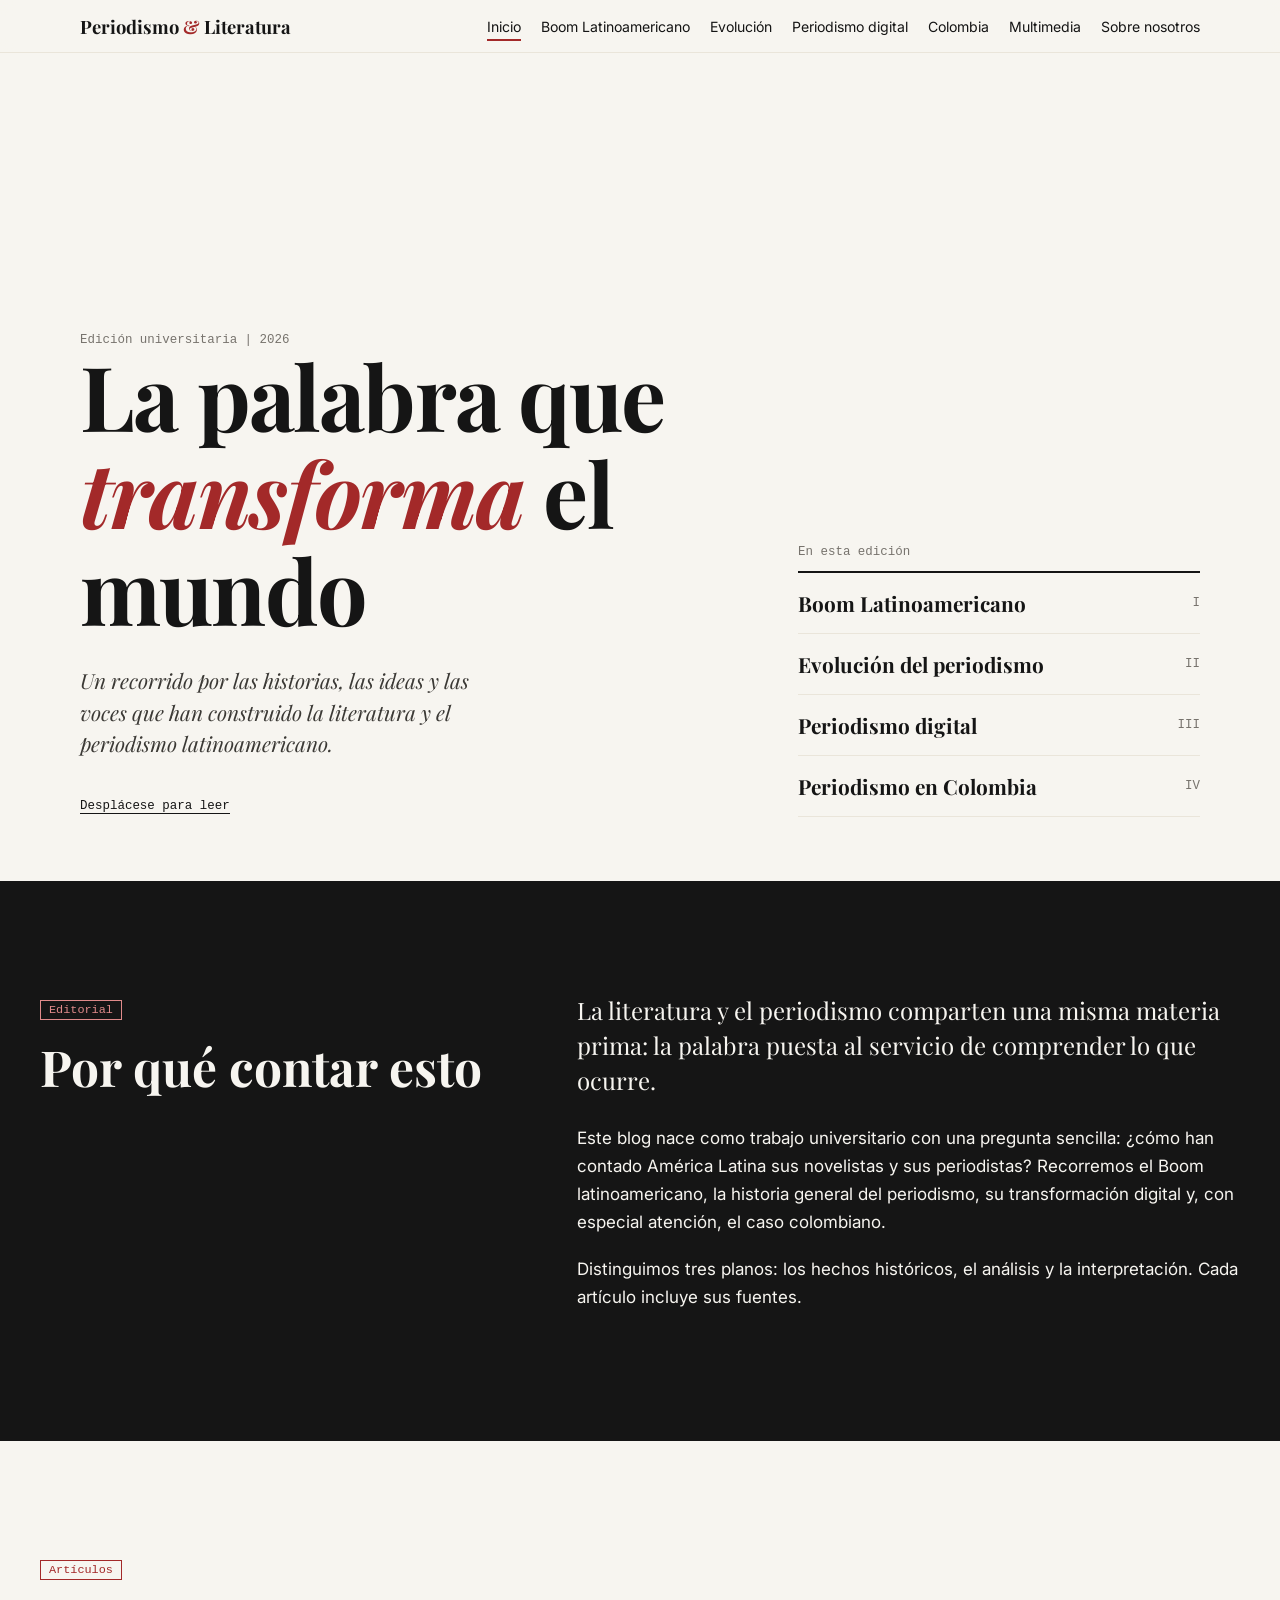
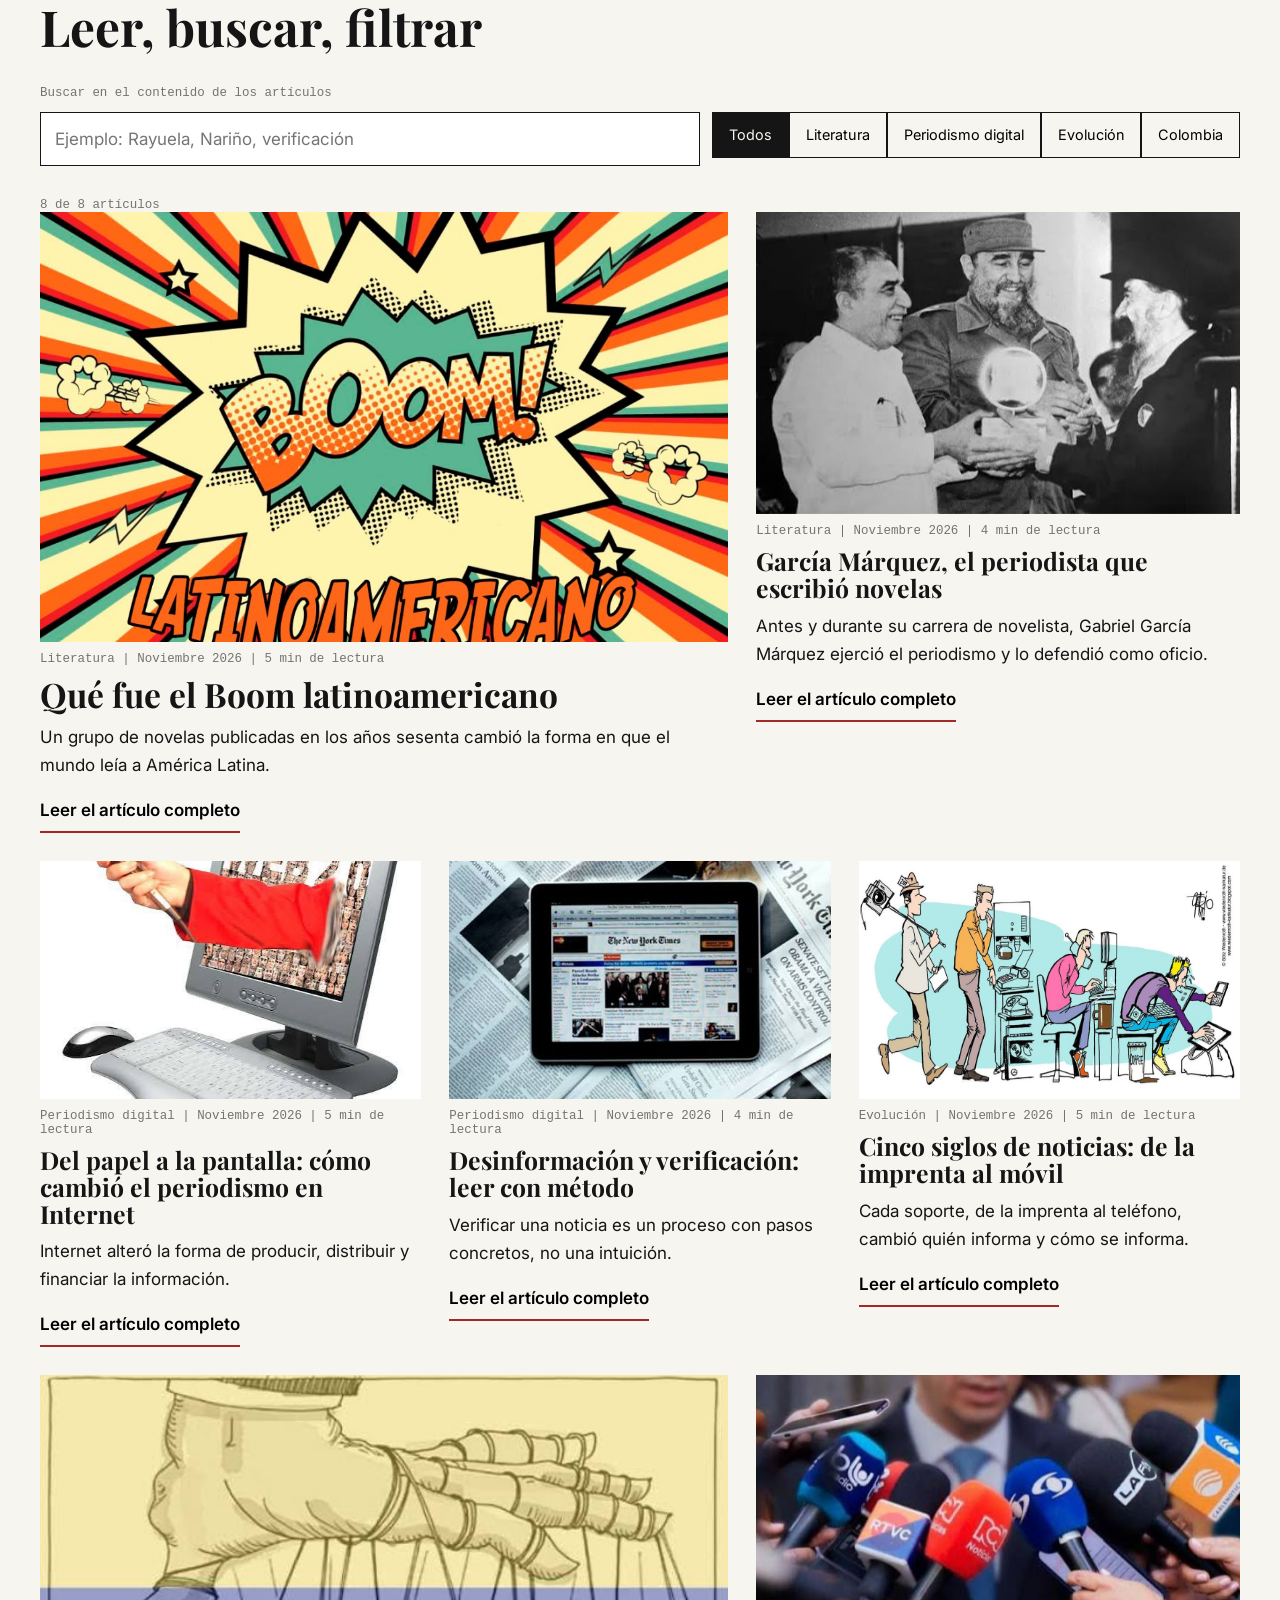
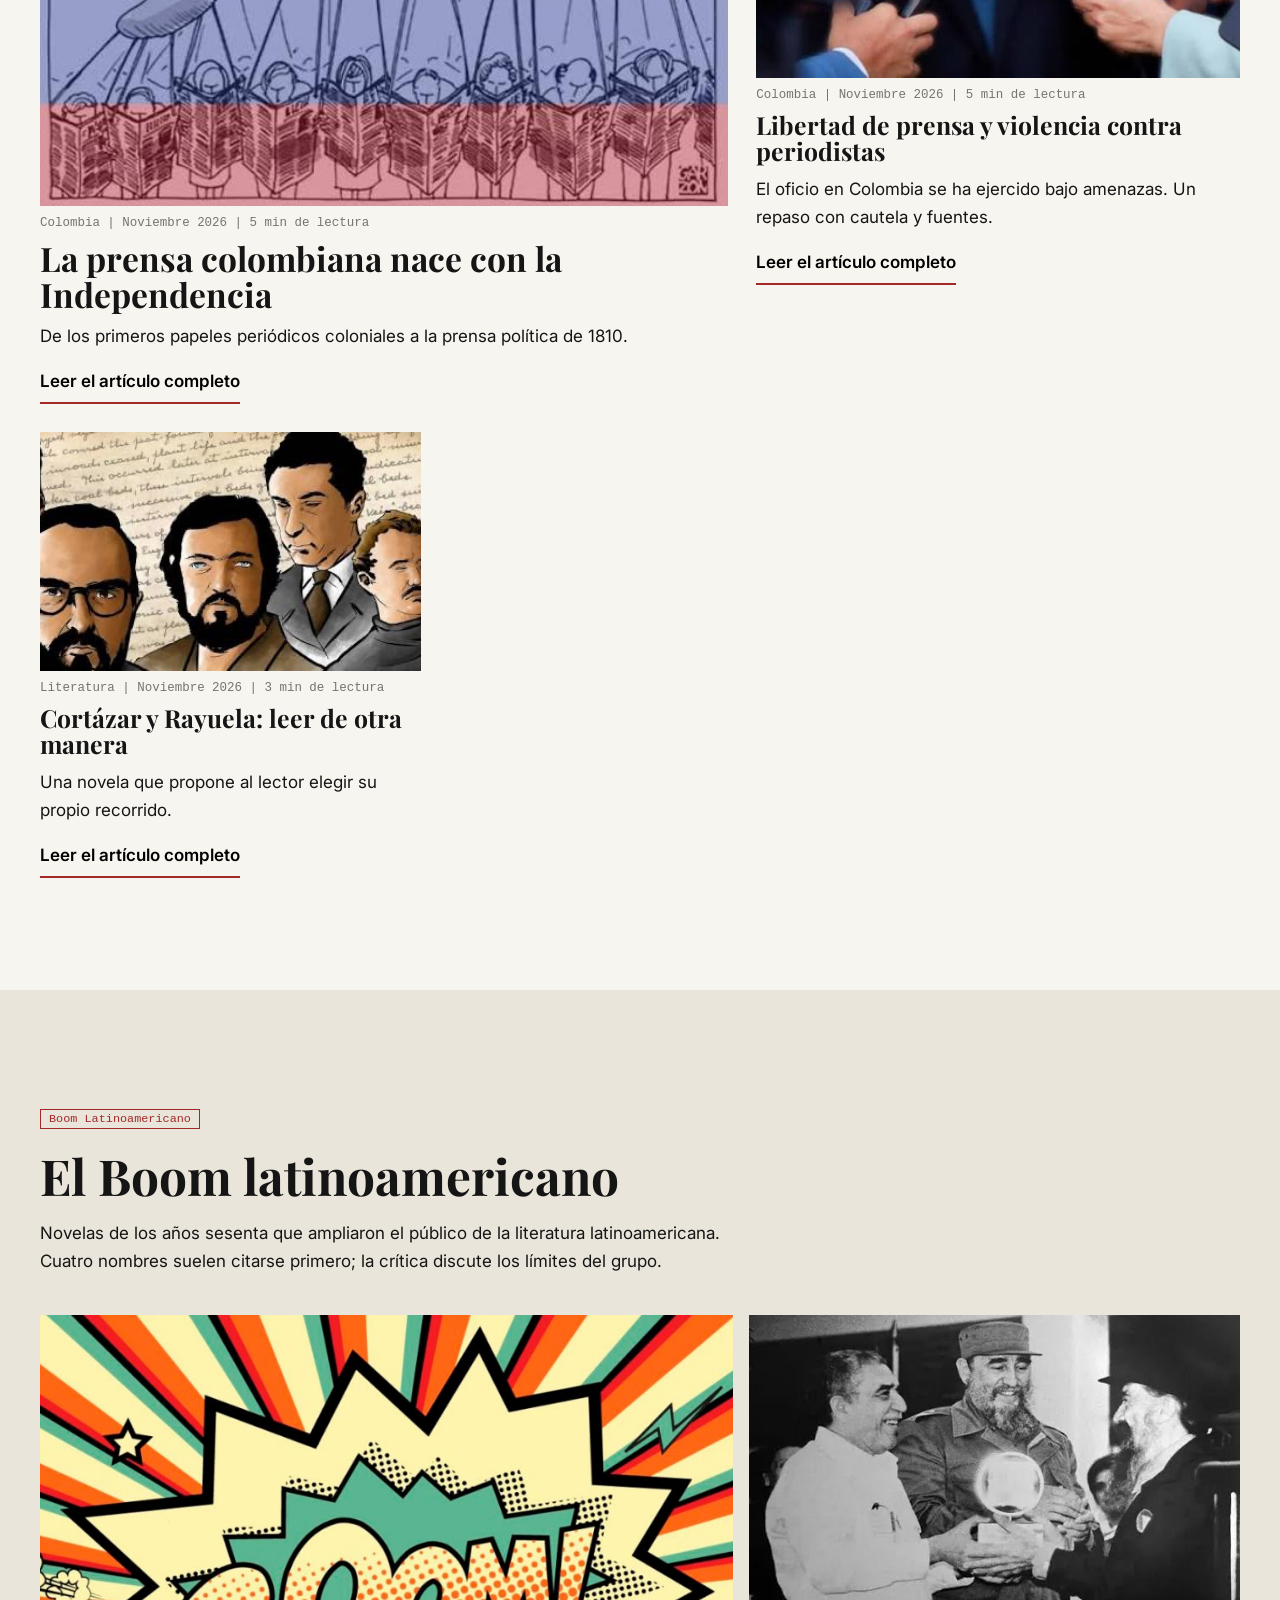
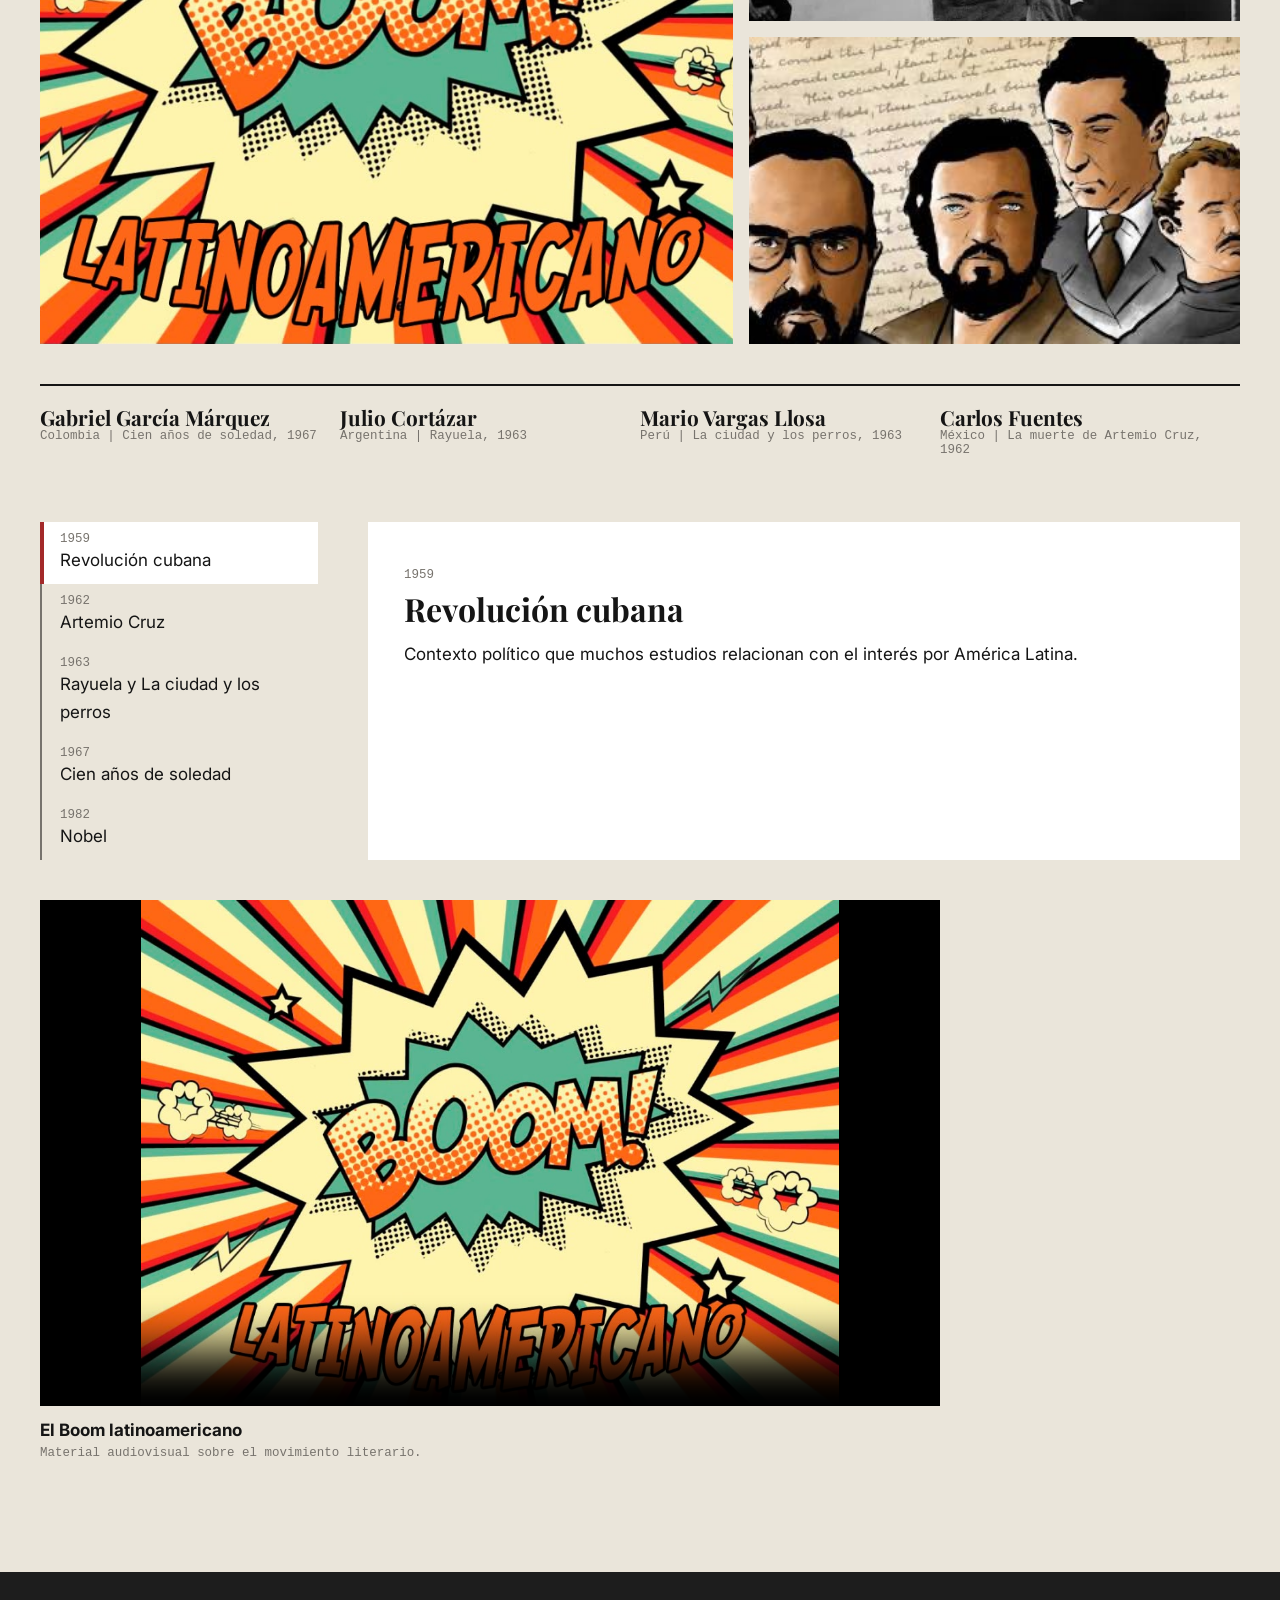
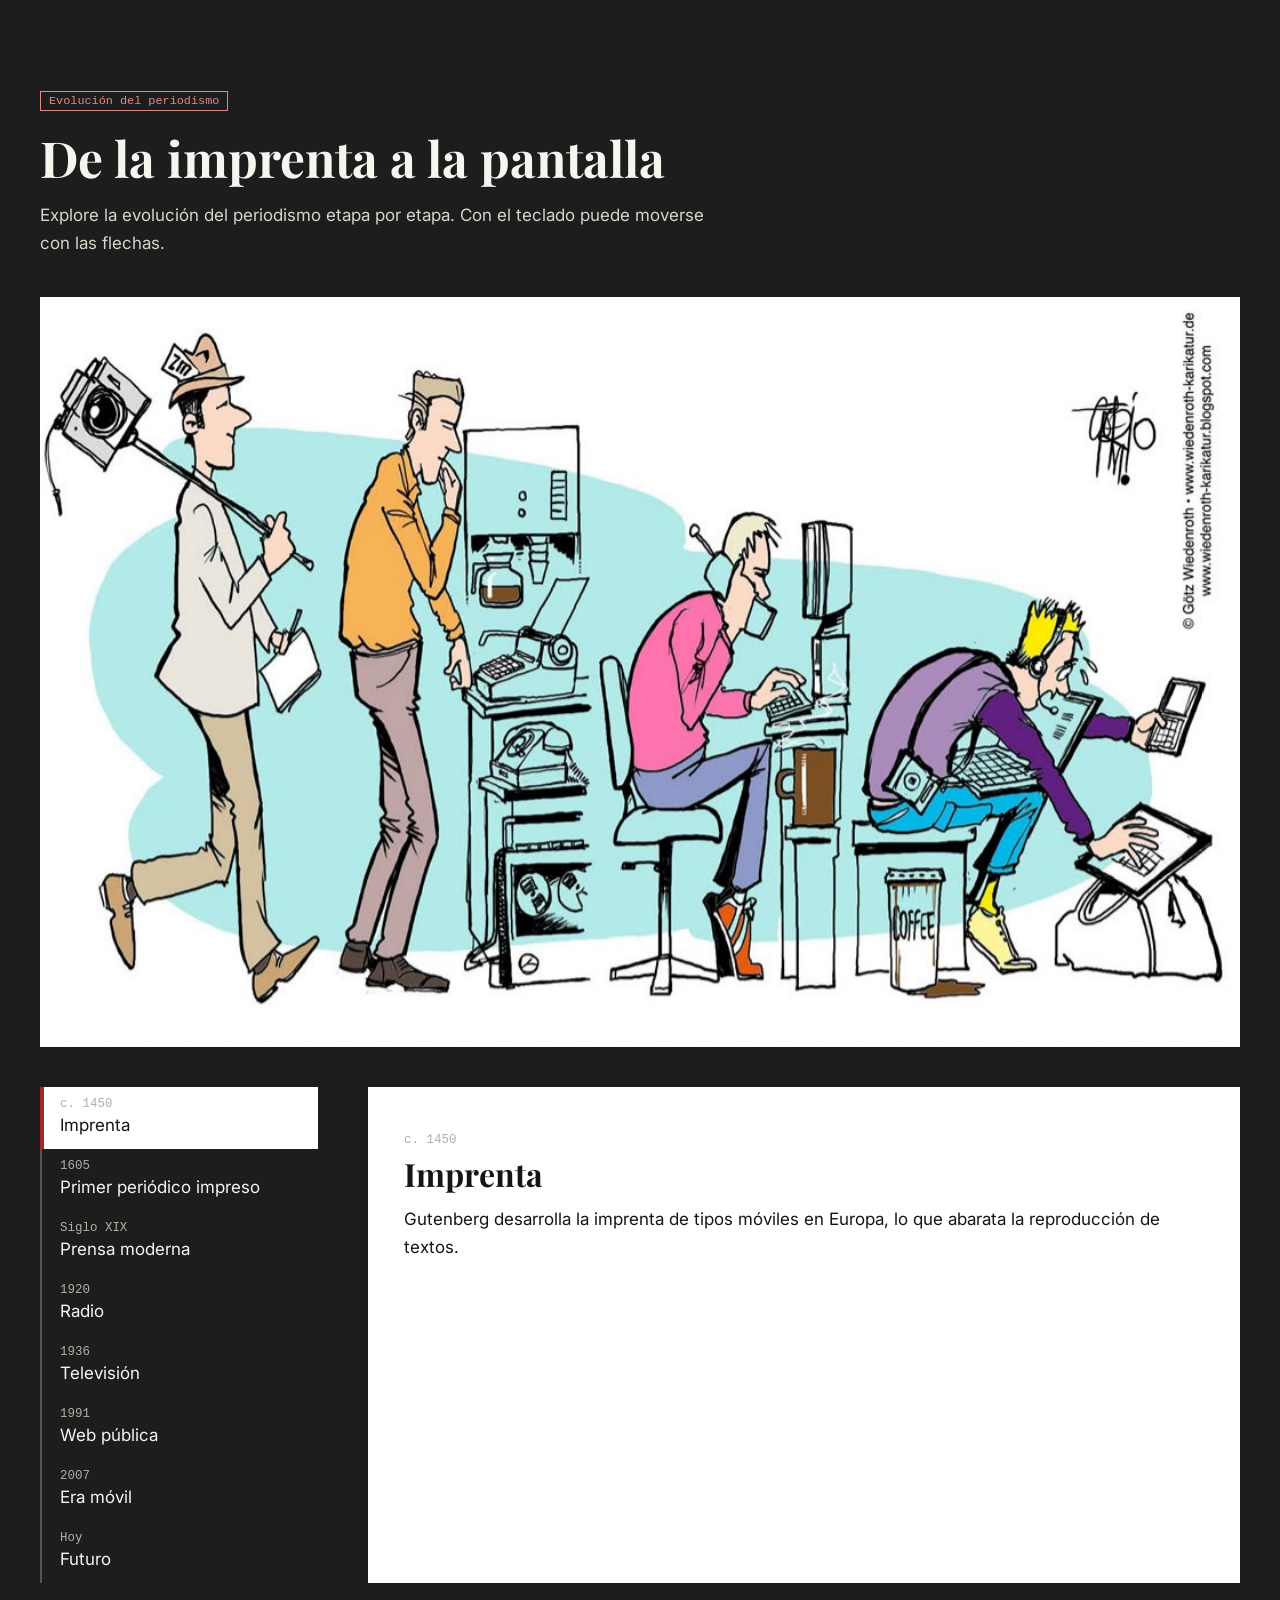
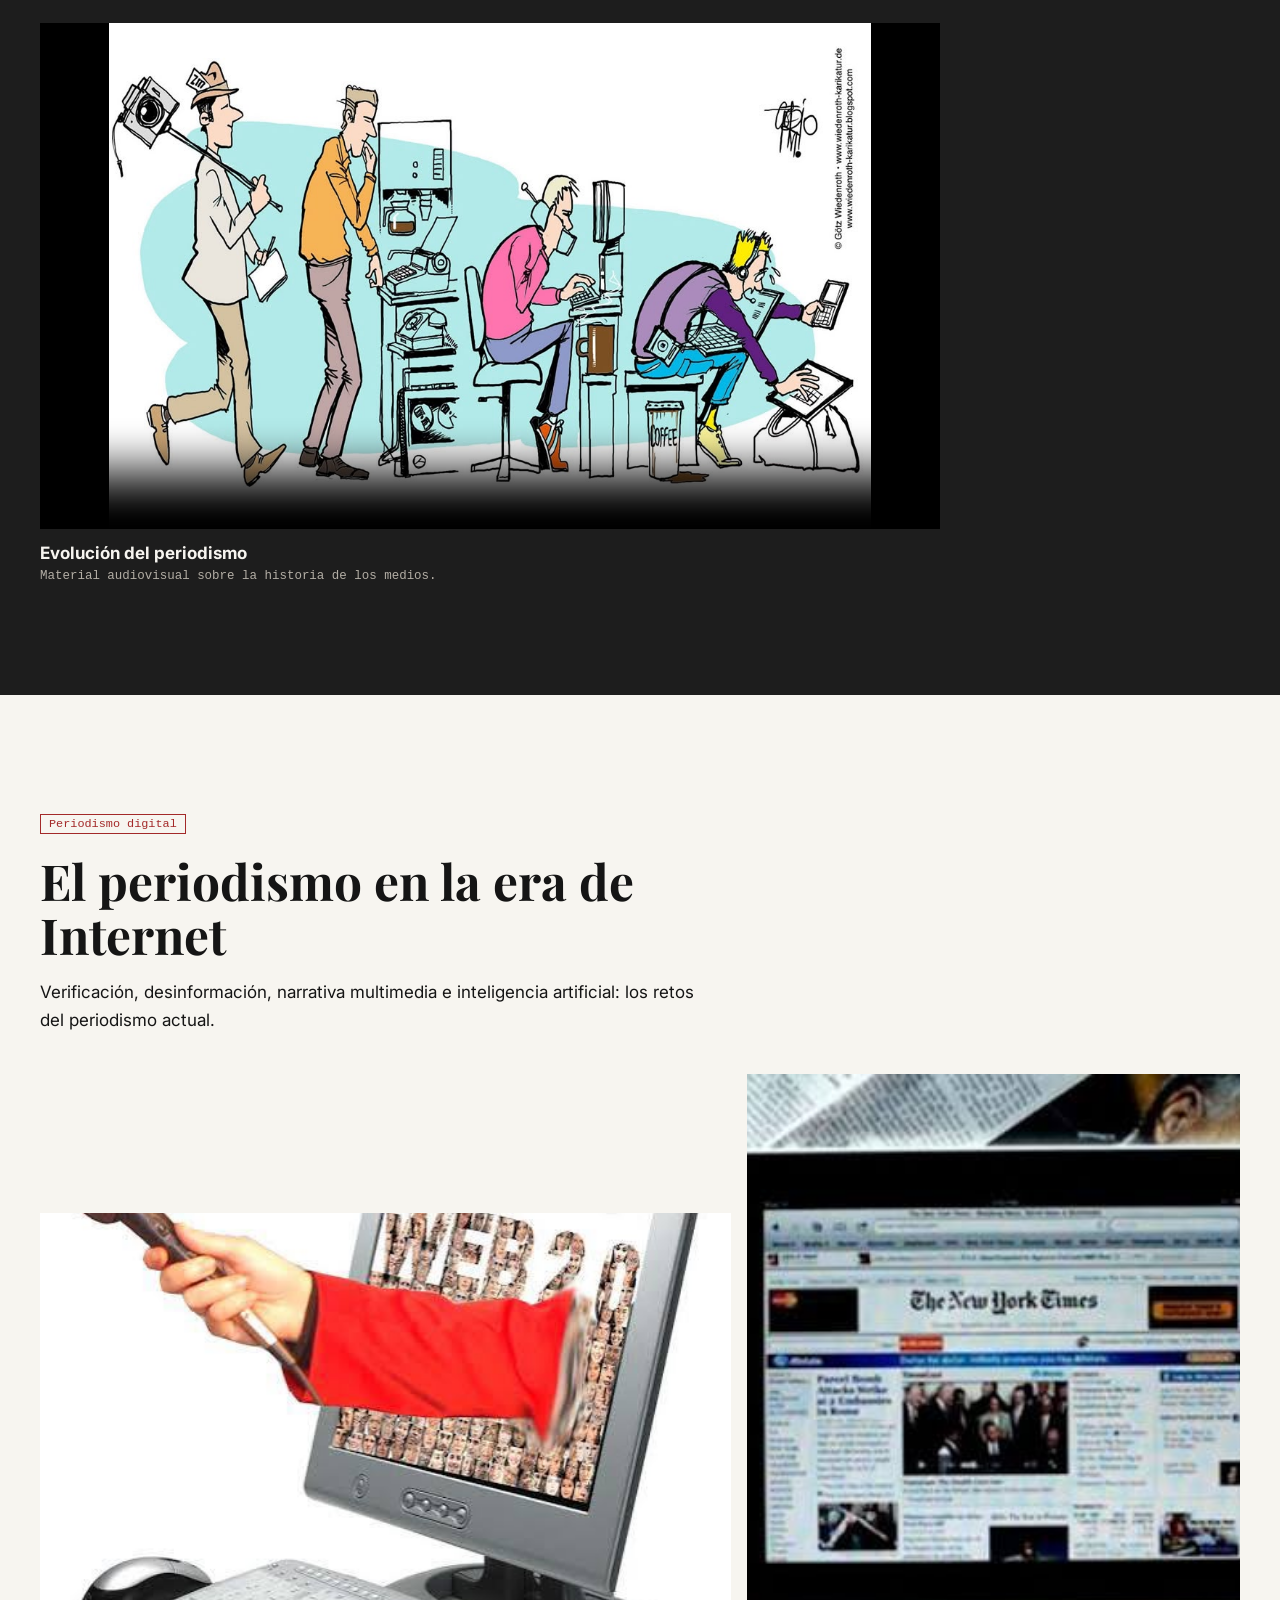
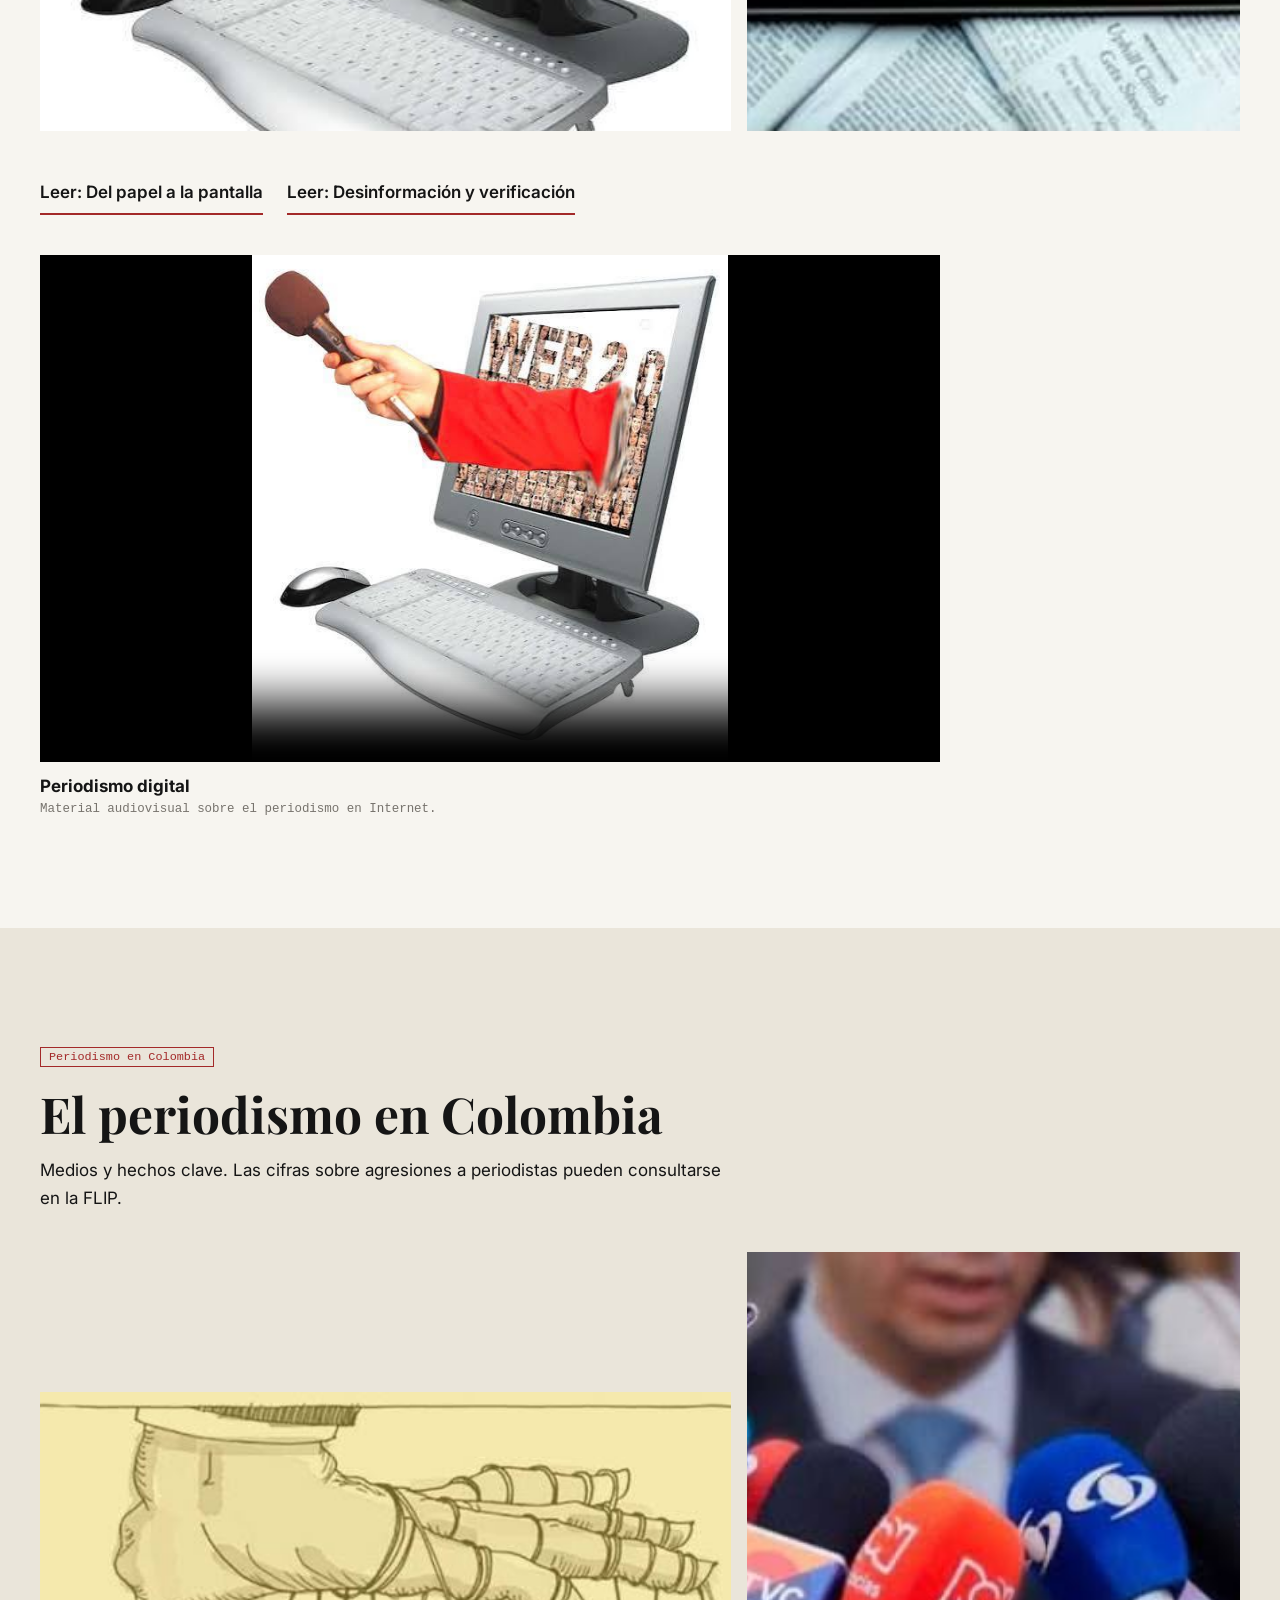
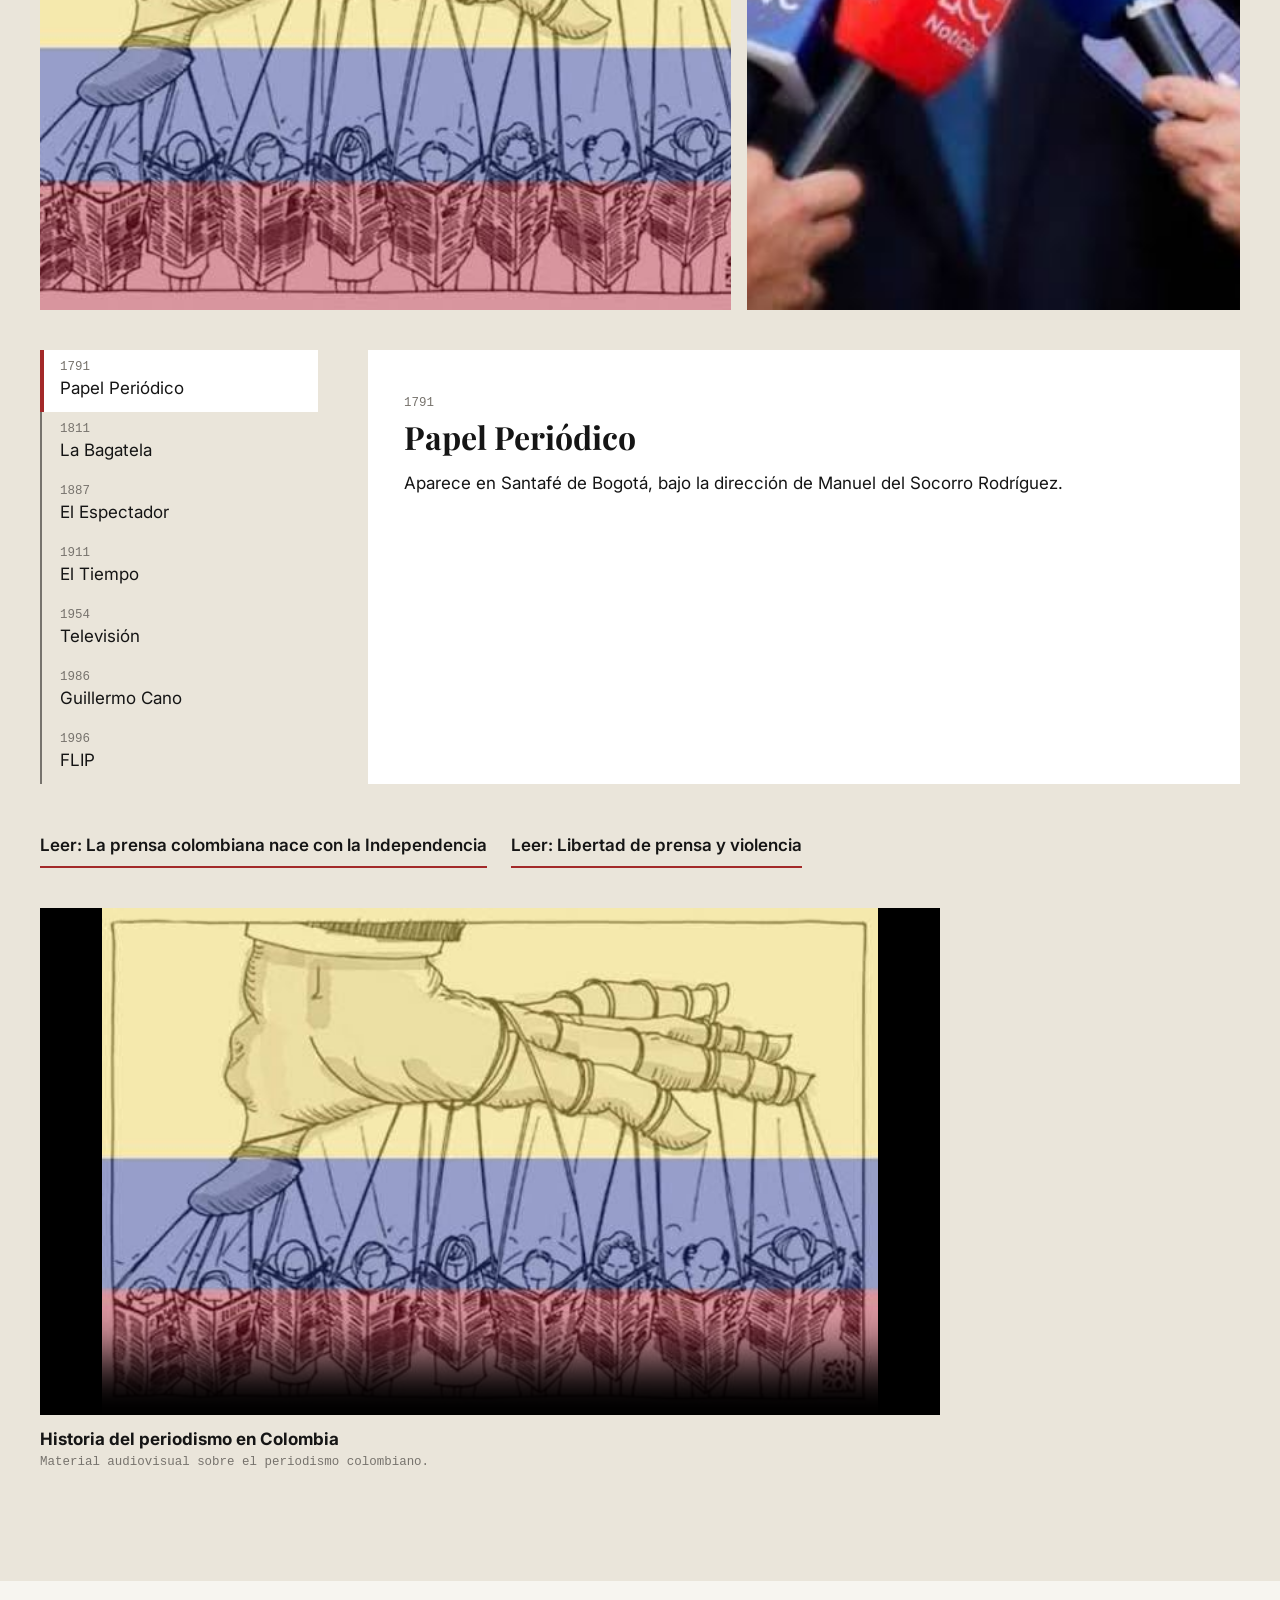
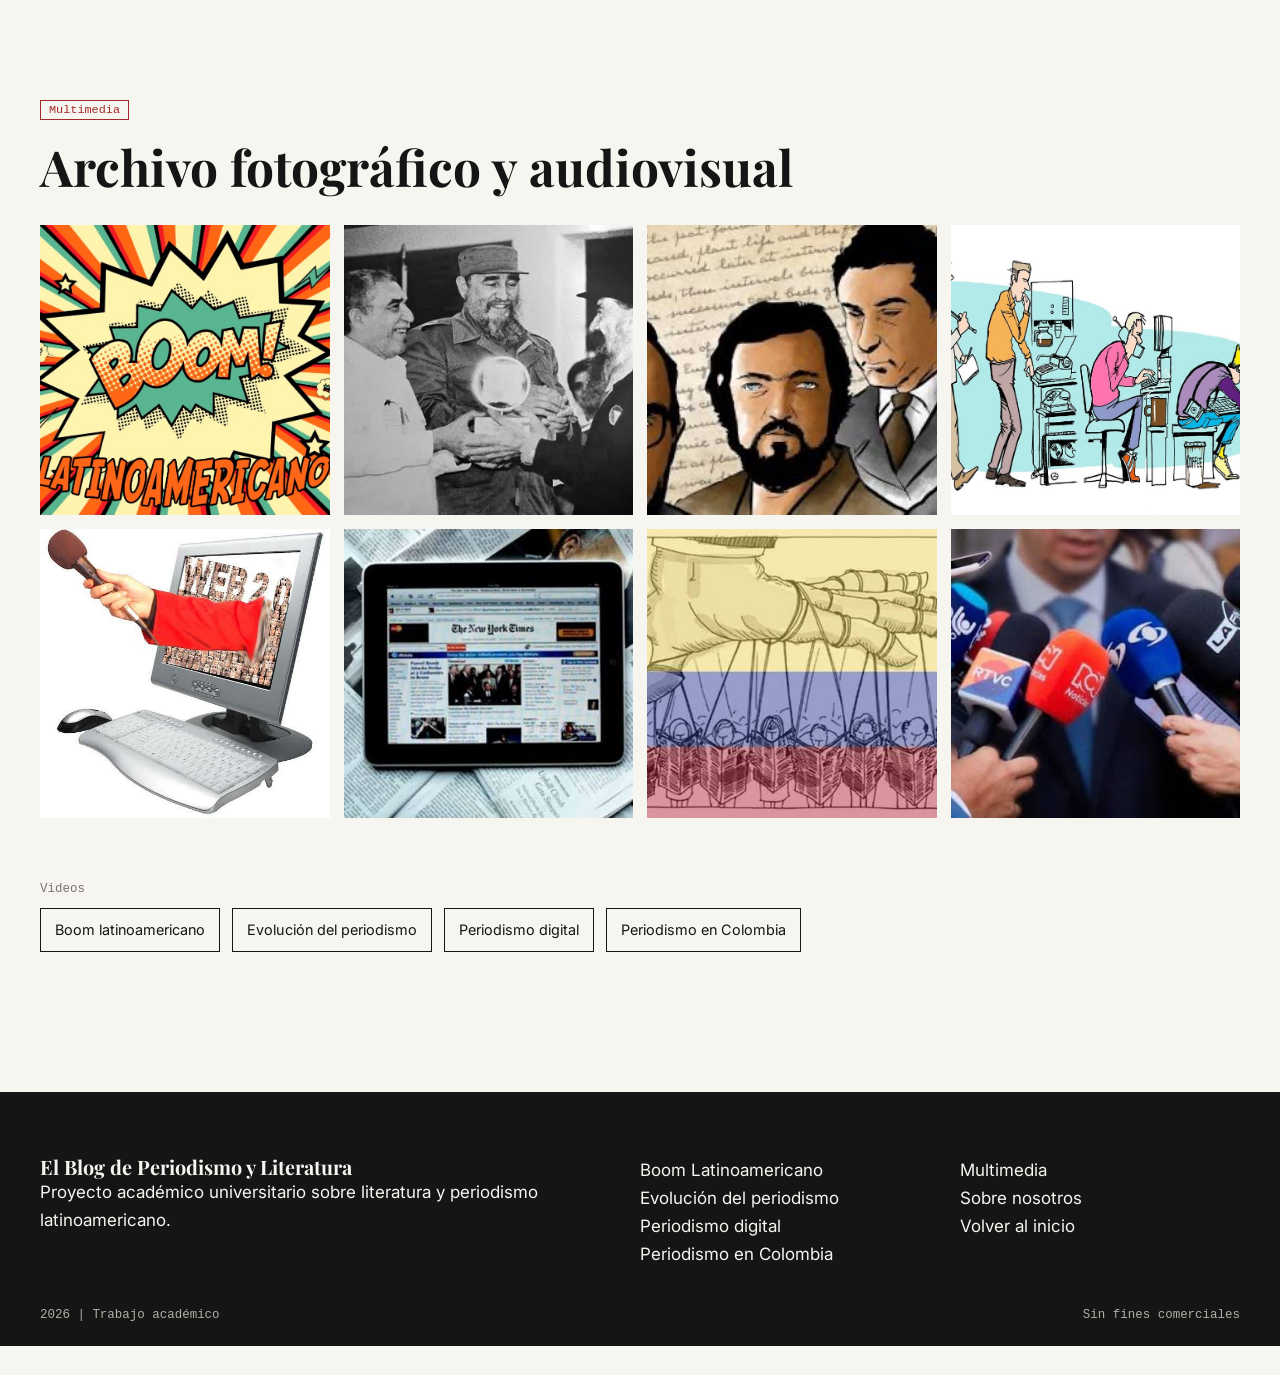
==== index.html @ 7659b750 "Initial commit: blog de periodismo y literatura" ====
<!doctype html><html lang="es"><head><meta charset="utf-8"><meta name="viewport" content="width=device-width,initial-scale=1"><link rel="preconnect" href="https://fonts.googleapis.com"><link rel="preconnect" href="https://fonts.gstatic.com" crossorigin><link href="https://fonts.googleapis.com/css2?family=Inter:wght@400;600&family=Playfair+Display:ital,wght@0,700;1,700&display=swap" rel="stylesheet"><link rel="icon" href="data:image/svg+xml,%3Csvg xmlns=%27http://www.w3.org/2000/svg%27 viewBox=%270 0 32 32%27%3E%3Crect width=%2732%27 height=%2732%27 fill=%27%23151515%27/%3E%3Ctext x=%278%27 y=%2724%27 font-size=%2722%27 fill=%27%23A32929%27 font-family=%27serif%27%3EP%3C/text%3E%3C/svg%3E">
<title>El Blog de Periodismo y Literatura</title>
<meta name="description" content="Revista digital universitaria sobre el Boom latinoamericano, el periodismo digital, la evolución del periodismo y el periodismo en Colombia.">
<meta property="og:title" content="El Blog de Periodismo y Literatura"><meta property="og:description" content="Historias, ideas y voces de la literatura y el periodismo latinoamericano."><meta property="og:type" content="website">
<link rel="stylesheet" href="css/styles.css"><link rel="stylesheet" href="css/animations.css"></head><body>
<a class="skip" href="#main">Saltar al contenido</a><div id="progress" aria-hidden="true"></div>
<header class="top"><div class="bar"><a class="logo" href="#inicio">Periodismo <span>&amp;</span> Literatura</a>
<button id="burger" aria-expanded="false" aria-controls="menu">Menú</button>
<nav aria-label="Principal"><ul id="menu"><li><a href="#inicio">Inicio</a></li><li><a href="#boom">Boom Latinoamericano</a></li><li><a href="#evolucion">Evolución</a></li><li><a href="#digital">Periodismo digital</a></li><li><a href="#colombia">Colombia</a></li><li><a href="#multimedia">Multimedia</a></li><li><a href="pages/sobre-nosotros.html">Sobre nosotros</a></li></ul></nav></div></header>
<main id="main">
<section id="inicio" style="padding:0"><div class="hero"><div><p class="meta">Edición universitaria | 2026</p>
<h1><span class="w" style="--i:0">La</span> <span class="w" style="--i:1">palabra</span> <span class="w" style="--i:2">que</span> <em class="w" style="--i:3">transforma</em> <span class="w" style="--i:4">el</span> <span class="w" style="--i:5">mundo</span></h1>
<p class="sub">Un recorrido por las historias, las ideas y las voces que han construido la literatura y el periodismo latinoamericano.</p><a class="scroll" href="#editorial">Desplácese para leer</a></div>
<aside aria-label="En esta edición"><p class="meta" style="margin-bottom:12px">En esta edición</p><ul class="toc"><li><a href="#boom">Boom Latinoamericano <span class="meta">I</span></a></li><li><a href="#evolucion">Evolución del periodismo <span class="meta">II</span></a></li><li><a href="#digital">Periodismo digital <span class="meta">III</span></a></li><li><a href="#colombia">Periodismo en Colombia <span class="meta">IV</span></a></li></ul></aside></div></section>
<section class="editorial" id="editorial"><div class="cols"><div><span class="tag">Editorial</span><h2>Por qué contar esto</h2></div><div class="reveal">
<p class="lead">La literatura y el periodismo comparten una misma materia prima: la palabra puesta al servicio de comprender lo que ocurre.</p>
<p>Este blog nace como trabajo universitario con una pregunta sencilla: ¿cómo han contado América Latina sus novelistas y sus periodistas? Recorremos el Boom latinoamericano, la historia general del periodismo, su transformación digital y, con especial atención, el caso colombiano.</p>
<p>Distinguimos tres planos: los hechos históricos, el análisis y la interpretación. Cada artículo incluye sus fuentes.</p></div></div></section>
<section id="articulos"><div class="wrap"><span class="tag">Artículos</span><h2>Leer, buscar, filtrar</h2>
<div class="tools"><label for="search" class="meta" style="width:100%">Buscar en el contenido de los artículos</label><input id="search" type="search" placeholder="Ejemplo: Rayuela, Nariño, verificación"><div id="chips" role="group" aria-label="Filtrar por categoría"></div></div>
<p class="meta" id="count" aria-live="polite"></p><div class="grid" id="cards"></div><p id="empty">Ningún artículo coincide. Pruebe con otra palabra o cambie la categoría.</p></div></section>
<section id="boom" class="band"><div class="wrap"><span class="tag">Boom Latinoamericano</span><h2>El Boom latinoamericano</h2>
<p class="reveal lede">Novelas de los años sesenta que ampliaron el público de la literatura latinoamericana. Cuatro nombres suelen citarse primero; la crítica discute los límites del grupo.</p>
<div class="mosaic"><figure class="frame "><img src="images/BoomLatinoamericano.jpeg" alt="Imagen sobre el Boom latinoamericano" loading="lazy" decoding="async" onerror="this.remove()"><div class="ph">BoomLatinoamericano.jpeg<br>(pendiente)</div></figure><figure class="frame "><img src="images/BoomLatinoamericano2.jpeg" alt="Segunda imagen sobre el Boom latinoamericano" loading="lazy" decoding="async" onerror="this.remove()"><div class="ph">BoomLatinoamericano2.jpeg<br>(pendiente)</div></figure><figure class="frame "><img src="images/BoomLatinoamericano3.jpeg" alt="Tercera imagen sobre el Boom latinoamericano" loading="lazy" decoding="async" onerror="this.remove()"><div class="ph">BoomLatinoamericano3.jpeg<br>(pendiente)</div></figure></div>
<div class="authors reveal"><div><h3>Gabriel García Márquez</h3><p class="meta">Colombia | Cien años de soledad, 1967</p></div><div><h3>Julio Cortázar</h3><p class="meta">Argentina | Rayuela, 1963</p></div><div><h3>Mario Vargas Llosa</h3><p class="meta">Perú | La ciudad y los perros, 1963</p></div><div><h3>Carlos Fuentes</h3><p class="meta">México | La muerte de Artemio Cruz, 1962</p></div></div>
<div class="tl" data-tl="boom"></div><div data-video="boom"></div></div></section>
<section id="evolucion" class="dark"><div class="wrap"><span class="tag">Evolución del periodismo</span><h2>De la imprenta a la pantalla</h2>
<p class="lede" style="margin-bottom:var(--s5)">Explore la evolución del periodismo etapa por etapa. Con el teclado puede moverse con las flechas.</p>
<figure class="frame wide"><img src="images/EvolucionDelPeriodismo.jpeg" alt="Imagen sobre la evolución del periodismo" loading="lazy" decoding="async" onerror="this.remove()"><div class="ph">EvolucionDelPeriodismo.jpeg<br>(pendiente)</div></figure>
<div class="tl" data-tl="evo"></div><div data-video="evo"></div></div></section>
<section id="digital"><div class="wrap"><span class="tag">Periodismo digital</span><h2>El periodismo en la era de Internet</h2>
<p class="lede">Verificación, desinformación, narrativa multimedia e inteligencia artificial: los retos del periodismo actual.</p>
<div class="duo"><figure class="frame "><img src="images/PeriodismoDigital.jpeg" alt="Imagen sobre el periodismo digital" loading="lazy" decoding="async" onerror="this.remove()"><div class="ph">PeriodismoDigital.jpeg<br>(pendiente)</div></figure><figure class="frame "><img src="images/PeriodismoDigital2.jpeg" alt="Segunda imagen sobre el periodismo digital" loading="lazy" decoding="async" onerror="this.remove()"><div class="ph">PeriodismoDigital2.jpeg<br>(pendiente)</div></figure></div>
<p class="more"><a href="#articulos" data-open="a3">Leer: Del papel a la pantalla</a><a href="#articulos" data-open="a4">Leer: Desinformación y verificación</a></p><div data-video="dig"></div></div></section>
<section id="colombia" class="band"><div class="wrap"><span class="tag">Periodismo en Colombia</span><h2>El periodismo en Colombia</h2>
<p class="lede">Medios y hechos clave. Las cifras sobre agresiones a periodistas pueden consultarse en la FLIP.</p>
<div class="duo"><figure class="frame "><img src="images/PeriodismoEnColombia.jpeg" alt="Imagen sobre el periodismo en Colombia" loading="lazy" decoding="async" onerror="this.remove()"><div class="ph">PeriodismoEnColombia.jpeg<br>(pendiente)</div></figure><figure class="frame "><img src="images/PeriodismoEnColombia2.jpeg" alt="Segunda imagen sobre el periodismo en Colombia" loading="lazy" decoding="async" onerror="this.remove()"><div class="ph">PeriodismoEnColombia2.jpeg<br>(pendiente)</div></figure></div>
<div class="tl" data-tl="col"></div><p class="more"><a href="#articulos" data-open="a6">Leer: La prensa colombiana nace con la Independencia</a><a href="#articulos" data-open="a7">Leer: Libertad de prensa y violencia</a></p><div data-video="col"></div></div></section>
<section id="multimedia"><div class="wrap"><span class="tag">Multimedia</span><h2>Archivo fotográfico y audiovisual</h2>
<div class="gallery" id="gallery"></div><p class="meta" style="margin-bottom:12px">Videos</p><div class="vlinks"><a href="#boom">Boom latinoamericano</a><a href="#evolucion">Evolución del periodismo</a><a href="#digital">Periodismo digital</a><a href="#colombia">Periodismo en Colombia</a></div></div></section>
</main>
<dialog id="reader" aria-label="Artículo"><div class="dlg"></div></dialog><dialog id="lightbox" aria-label="Imagen ampliada"><div class="dlg"></div></dialog>
<footer><div class="wrap"><div><h3>El Blog de Periodismo y Literatura</h3><p>Proyecto académico universitario sobre literatura y periodismo latinoamericano.</p></div>
<nav aria-label="Pie"><ul><li><a href="#boom">Boom Latinoamericano</a></li><li><a href="#evolucion">Evolución del periodismo</a></li><li><a href="#digital">Periodismo digital</a></li><li><a href="#colombia">Periodismo en Colombia</a></li></ul></nav>
<ul><li><a href="#multimedia">Multimedia</a></li><li><a href="pages/sobre-nosotros.html">Sobre nosotros</a></li><li><a href="#inicio">Volver al inicio</a></li></ul></div><div class="end"><span>2026 | Trabajo académico</span><span>Sin fines comerciales</span></div></footer>
<button id="up" aria-label="Volver arriba">&uarr;</button><script src="js/articles.js"></script><script src="js/main.js"></script></body></html>
---- css/styles.css ----
:root{--s1:4px;--s2:8px;--s3:16px;--s4:24px;--s5:40px;--s6:64px;--s7:96px;--gutter:clamp(20px,5vw,40px);--sec:clamp(64px,9vw,112px);--max:1200px;--read:62ch;--ink:#151515;--paper:#F7F5F0;--ivory:#EAE5DA;--red:#A32929;--gray:#77736D;--white:#fff;
--serif:'Playfair Display','Cormorant Garamond',Georgia,serif;--sans:'Inter','Manrope',system-ui,sans-serif;--mono:ui-monospace,'SFMono-Regular',Menlo,monospace}
*{box-sizing:border-box;margin:0}html{scroll-behavior:smooth;scroll-padding-top:70px}
body{background:var(--paper);color:var(--ink);font:17px/1.65 var(--sans)}
img,video{max-width:100%;display:block}a{color:inherit}
:focus-visible{outline:3px solid var(--red);outline-offset:3px}
.skip{position:absolute;left:-999px}.skip:focus{left:8px;top:8px;background:var(--white);padding:8px;z-index:99}
#progress{position:fixed;top:0;left:0;height:3px;width:0;background:var(--red);z-index:60}
header.top{position:sticky;top:0;z-index:50;background:rgba(247,245,240,.94);backdrop-filter:blur(8px);border-bottom:1px solid var(--ivory);transition:transform .35s}
header.top.hide{transform:translateY(-100%)}
.bar{max-width:var(--max);margin:auto;padding:12px var(--gutter);display:flex;align-items:center;justify-content:space-between;gap:16px}
.logo{font:700 1.15rem var(--serif);text-decoration:none}.logo span{color:var(--red)}
header nav ul{display:flex;gap:20px;list-style:none;padding:0}header nav a{text-decoration:none;font-size:.88rem;padding:4px 0;border-bottom:2px solid transparent}
header nav a:hover,header nav a[aria-current=true]{border-color:var(--red)}
#burger{display:none;background:none;border:1px solid var(--ink);padding:8px 12px;font:inherit;cursor:pointer}
main section{padding:var(--sec) var(--gutter)}.wrap{max-width:var(--max);margin:auto}
.meta{font:.78rem var(--mono);color:var(--gray)}
h1,h2,h3{font-family:var(--serif);line-height:1.08;font-weight:700}
h2{font-size:clamp(1.9rem,4vw,3.1rem);max-width:20ch;margin-top:var(--s2)}
.hero{min-height:92vh;display:grid;grid-template-columns:1.25fr .75fr;gap:48px;align-items:end;max-width:var(--max);margin:auto;padding:var(--s6) var(--gutter)}
.hero h1{font-size:clamp(2.4rem,7vw,6rem);letter-spacing:-.02em}
.hero h1 em{font-style:italic;color:var(--red)}
.hero p.sub{font:italic 1.3rem/1.5 var(--serif);max-width:34ch;margin-top:28px;color:#3b3935}
.frame{position:relative;aspect-ratio:3/4;background:var(--ivory);overflow:hidden}
.frame img{position:relative;z-index:1;width:100%;height:100%;object-fit:cover}
.ph{overflow-wrap:anywhere;position:absolute;inset:0;display:flex;align-items:center;justify-content:center;text-align:center;padding:16px;font:.8rem var(--mono);color:var(--gray);background:repeating-linear-gradient(45deg,var(--ivory),var(--ivory) 14px,#e2dccf 14px,#e2dccf 28px)}
.scroll{margin-top:40px;display:inline-block;font:.78rem var(--mono);text-decoration:none;border-bottom:1px solid var(--ink)}
.editorial{background:var(--ink);color:var(--paper)}
.editorial .cols{display:grid;grid-template-columns:5fr 7fr;gap:var(--s6);max-width:var(--max);margin:auto}
.editorial p{margin-bottom:1.1em;max-width:62ch}.editorial .lead{font:1.5rem/1.45 var(--serif)}
.tag{display:inline-block;font:.74rem var(--mono);color:var(--red);border:1px solid var(--red);padding:2px 8px;margin-bottom:12px}
.editorial .tag,.dark .tag{color:#e08a8a;border-color:#e08a8a}
.tools{display:flex;flex-wrap:wrap;gap:12px;margin:32px 0}
.tools input{flex:1 1 260px;padding:12px 14px;border:1px solid var(--ink);background:var(--white);font:inherit}
.chip{padding:10px 16px;border:1px solid var(--ink);background:none;font:inherit;font-size:.9rem;cursor:pointer}
.chip[aria-pressed=true]{background:var(--ink);color:var(--paper)}
.grid{display:grid;grid-template-columns:repeat(12,1fr);gap:28px}
.card{grid-column:span 4;display:flex;flex-direction:column;gap:10px}
.card:nth-child(5n+1){grid-column:span 7}.card:nth-child(5n+2){grid-column:span 5}
.card .frame{aspect-ratio:16/10}.card h3{font-size:1.55rem}.card:nth-child(5n+1) h3{font-size:2.1rem}
.card button.read{align-self:flex-start;background:none;border:0;border-bottom:2px solid var(--red);font:inherit;font-weight:600;cursor:pointer;padding:2px 0}
.card .frame img{transition:transform .8s}
#empty{display:none;padding:32px 0;color:var(--gray)}
.band{background:var(--ivory)}
.tl{display:grid;grid-template-columns:minmax(200px,280px) 1fr;gap:48px;margin-top:40px}
.tl ol{list-style:none;padding:0;border-left:2px solid var(--gray)}
.tl li button{display:block;width:100%;text-align:left;background:none;border:0;border-left:4px solid transparent;padding:10px 16px;margin-left:-2px;font:inherit;color:inherit;cursor:pointer}
.tl li button[aria-selected=true]{border-color:var(--red);background:var(--white);color:var(--ink)}
.tl li .meta{display:block}
.tl .panel{background:var(--white);color:var(--ink);padding:36px;min-height:260px;animation:fade .4s}.tl .panel h3{font-size:2rem;margin:6px 0 14px}
@keyframes fade{from{opacity:0;transform:translateY(6px)}}
.authors{display:grid;grid-template-columns:repeat(auto-fit,minmax(220px,1fr));margin-top:40px;border-top:2px solid var(--ink)}
.authors div{padding:20px 20px 24px 0;border-bottom:1px solid var(--ivory)}.authors h3{font-size:1.3rem}
.dark{background:#1d1d1d;color:var(--paper)}.dark .meta{color:#b3aea5}.dark .tl ol{border-color:#555}
.gallery{display:grid;grid-template-columns:repeat(4,1fr);gap:14px;margin:32px 0 64px}
.gallery button{padding:0;border:0;background:none;cursor:pointer}.gallery .frame{aspect-ratio:1}
dialog{border:0;padding:0;max-width:min(860px,94vw);width:100%;max-height:90vh;background:var(--paper);color:var(--ink)}
dialog::backdrop{background:rgba(21,21,21,.8)}
.dlg{padding:40px;overflow:auto;max-height:90vh}.dlg h2{font-size:2.4rem;max-width:none}.dlg p{margin:1em 0}.dlg h3{font-size:1.4rem;margin-top:1.6em}
.dlg .refs{font-size:.9rem;color:var(--gray);border-top:1px solid var(--ivory);margin-top:2em;padding-top:1em}
.x{float:right;background:var(--ink);color:var(--paper);border:0;padding:8px 14px;font:inherit;cursor:pointer}
footer{background:var(--ink);color:var(--paper);padding:var(--s6) var(--gutter) var(--s4)}
footer .wrap{display:grid;grid-template-columns:2fr 1fr 1fr;gap:40px}footer ul{list-style:none;padding:0}footer a{text-decoration:none}footer a:hover{text-decoration:underline}
footer .end{max-width:var(--max);margin:40px auto 0;font:.78rem var(--mono);color:#b3aea5;display:flex;justify-content:space-between;flex-wrap:wrap;gap:12px}
#up{position:fixed;right:20px;bottom:20px;background:var(--red);color:#fff;border:0;width:46px;height:46px;cursor:pointer;opacity:0;pointer-events:none;transition:opacity .3s;font-size:1.2rem}
#up.show{opacity:1;pointer-events:auto}
.team{display:grid;grid-template-columns:repeat(auto-fit,minmax(200px,1fr));gap:20px;margin-top:24px}.team div{border:1px solid var(--gray);padding:20px}


.toc{list-style:none;padding:0;border-top:2px solid var(--ink)}.toc li{border-bottom:1px solid var(--ivory)}
.toc a{display:flex;justify-content:space-between;gap:16px;padding:16px 0;text-decoration:none;font:700 1.3rem var(--serif)}.toc a:hover{color:var(--red)}.toc .meta{align-self:center}
.mosaic{display:grid;grid-template-columns:repeat(12,1fr);gap:16px;margin:48px 0}.mosaic .frame:nth-child(1){grid-column:span 7;grid-row:span 2;aspect-ratio:auto;min-height:420px}.mosaic .frame:nth-child(n+2){grid-column:span 5;aspect-ratio:16/10}
.duo{display:grid;grid-template-columns:7fr 5fr;gap:16px;margin:48px 0;align-items:end}.duo .frame{aspect-ratio:4/3}.duo .frame:nth-child(2){aspect-ratio:3/4}
.frame.wide{aspect-ratio:16/10}
.video{margin-top:var(--s5);max-width:900px}.video video,.vph{width:100%;aspect-ratio:16/9;background:#000;display:block}
.vph{display:flex;align-items:center;justify-content:center;text-align:center;padding:16px;font:.85rem var(--mono);color:var(--gray);background:repeating-linear-gradient(45deg,var(--ivory),var(--ivory) 14px,#e2dccf 14px,#e2dccf 28px)}
.video figcaption{display:flex;flex-direction:column;gap:2px;margin-top:10px}
.vlinks{display:flex;flex-wrap:wrap;gap:12px;margin:0 0 28px}.vlinks a{padding:8px 14px;border:1px solid var(--ink);text-decoration:none;font-size:.9rem}.vlinks a:hover{background:var(--ink);color:var(--paper)}
.about{display:grid;grid-template-columns:4fr 8fr;gap:56px;padding-top:40px;border-top:2px solid var(--ink)}
.about h2{font-size:1.7rem}.about .lead{font:1.45rem/1.5 var(--serif)}.about p{margin-bottom:1.1em;max-width:62ch}
.purpose{background:var(--ink);color:var(--paper);padding:56px;margin:72px 0;position:relative}.purpose::before{content:"";position:absolute;left:56px;top:0;width:64px;height:4px;background:var(--red)}
.purpose h2{font-size:1.2rem;font-family:var(--sans);margin-bottom:20px}.purpose p{font:clamp(1.4rem,3vw,2.1rem)/1.3 var(--serif);max-width:30em}
.profiles{display:grid;grid-template-columns:repeat(2,1fr);gap:40px;margin-top:32px}
.profile .frame{aspect-ratio:4/5;background:var(--ivory);border:1px solid var(--gray)}.profile img{transition:transform .8s}
.profile h3{font-size:1.6rem;margin-top:16px;transition:color .3s}
.pph{position:absolute;inset:12px;border:1px dashed var(--gray);display:flex;align-items:center;justify-content:center;text-align:center;padding:16px;font:.78rem var(--mono);color:var(--gray)}
.credit{text-align:center;font:.85rem var(--mono);color:var(--gray);margin-top:72px;padding-top:24px;border-top:1px solid var(--ivory)}


body.lock{overflow:hidden}html,body{overflow-x:clip}
.chip,.card button.read,.x,#burger,.vlinks a,.tl li button,.toc a,header nav a,.tools input{min-height:44px}
.card button.read{display:inline-flex;align-items:center}.vlinks a{display:inline-flex;align-items:center}
.lbnav{display:flex;align-items:center;justify-content:space-between;gap:12px;margin-top:16px}


.grid{grid-template-columns:repeat(12,minmax(0,1fr))}.card,.hero>*{min-width:0}.card h3,.card p{overflow-wrap:anywhere}
.hero{grid-template-columns:minmax(0,1.25fr) minmax(0,.75fr)}.toc a{font-size:clamp(1.05rem,1.7vw,1.3rem)}



.toc{display:block}

.lede{max-width:var(--read);margin-top:var(--s3)}.dark .lede{color:#d9d4ca}
.more{display:flex;flex-wrap:wrap;gap:var(--s2) var(--s4);margin-top:var(--s5)}.more a{display:inline-flex;align-items:center;min-height:44px;font-weight:600;border-bottom:2px solid var(--red);text-decoration:none}
#multimedia h2{max-width:24ch}.tl{margin-top:var(--s5)}.mosaic,.duo{margin:var(--s5) 0}.authors{margin-top:var(--s5)}
@media(max-width:900px){
.hero,.editorial .cols,.tl,footer .wrap,.mosaic,.duo,.about,.profiles{grid-template-columns:1fr}.mosaic .frame,.duo .frame{grid-column:auto;grid-row:auto;aspect-ratio:4/3}.hero{min-height:auto}
.card,.card:nth-child(5n+1),.card:nth-child(5n+2){grid-column:span 12}
.gallery{grid-template-columns:repeat(2,1fr)}
#burger{display:block}header nav ul{display:none;position:absolute;top:100%;left:0;right:0;background:var(--paper);flex-direction:column;padding:16px 24px;border-bottom:1px solid var(--ivory)}
header nav ul.open{display:flex}main section{padding:64px 20px}.dlg{padding:24px}}
@media(hover:hover){.card:hover .frame img{transform:scale(1.04)}.profile:hover img{transform:scale(1.03)}.profile:hover h3{color:var(--red)}}
@media(max-width:900px){
body{font-size:17px;line-height:1.7}
.bar{padding:6px 16px}.logo{font-size:1.05rem}
header nav ul{gap:0;padding:8px 16px 16px;box-shadow:0 12px 24px rgba(21,21,21,.12);transform:translateY(-8px);opacity:0;visibility:hidden;display:flex;transition:opacity .25s,transform .25s,visibility .25s}
header nav ul.open{transform:none;opacity:1;visibility:visible}
header nav a{display:flex;align-items:center;border-bottom:1px solid var(--ivory);font-size:1rem;min-height:48px}
.hero{padding:32px 20px 48px;gap:32px}.hero h1{font-size:clamp(2.3rem,11.5vw,3.6rem);line-height:1.04}.hero p.sub{font-size:1.15rem}
.toc a{font-size:1.15rem}
h2{font-size:clamp(1.9rem,8.5vw,2.6rem);max-width:none}
.editorial .lead{font-size:1.3rem}.editorial .cols{gap:24px}
.card h3,.card:nth-child(5n+1) h3{font-size:1.5rem}.card .frame{aspect-ratio:4/3}
.tl{gap:20px}.tl ol{display:flex;overflow-x:auto;border-left:0;border-bottom:2px solid var(--gray);scroll-snap-type:x proximity;-webkit-overflow-scrolling:touch}
.tl li{flex:0 0 auto;scroll-snap-align:start}.tl li button{white-space:nowrap;border-left:0;border-bottom:4px solid transparent;margin:0;padding:10px 14px}
.tl li button[aria-selected=true]{border-bottom-color:var(--red)}
.tl .panel{padding:24px 20px;min-height:0}.tl .panel h3{font-size:1.6rem}
.authors{grid-template-columns:1fr}.mosaic{margin:32px 0}.duo{margin:32px 0}.duo .frame:nth-child(2){aspect-ratio:4/3}
.about{gap:20px}.purpose{padding:40px 24px;margin:48px 0}.purpose::before{left:24px}
dialog{max-width:100vw;width:100vw;height:100dvh;max-height:100dvh}.dlg{padding:20px;max-height:100dvh}.dlg h2{font-size:1.9rem}.dlg{font-size:1.05rem}
.footer .wrap{gap:24px}footer .end{flex-direction:column}
#up{right:14px;bottom:14px;width:48px;height:48px}}
@media(max-width:360px){.gallery{gap:8px}.chip{padding:8px 12px}}
@media(max-width:900px){.hero{grid-template-columns:1fr}}
@media(max-width:900px){.grid{grid-template-columns:1fr;gap:36px}.card,.card:nth-child(5n+1),.card:nth-child(5n+2){grid-column:auto}}
.profiles{max-width:820px}footer>.end:only-child{margin:0}
---- css/animations.css ----
.hero h1 .w{display:inline-block;opacity:0;transform:translateY(40px);animation:up .9s cubic-bezier(.2,.7,.2,1) forwards;animation-delay:calc(var(--i)*90ms)}
@keyframes up{to{opacity:1;transform:none}}
.js .reveal{opacity:0;transform:translateY(18px);transition:opacity .7s,transform .7s}.js .reveal.in{opacity:1;transform:none}
@media (prefers-reduced-motion:reduce){*{animation:none!important;transition:none!important;scroll-behavior:auto!important}.hero h1 .w,.reveal{opacity:1;transform:none}}
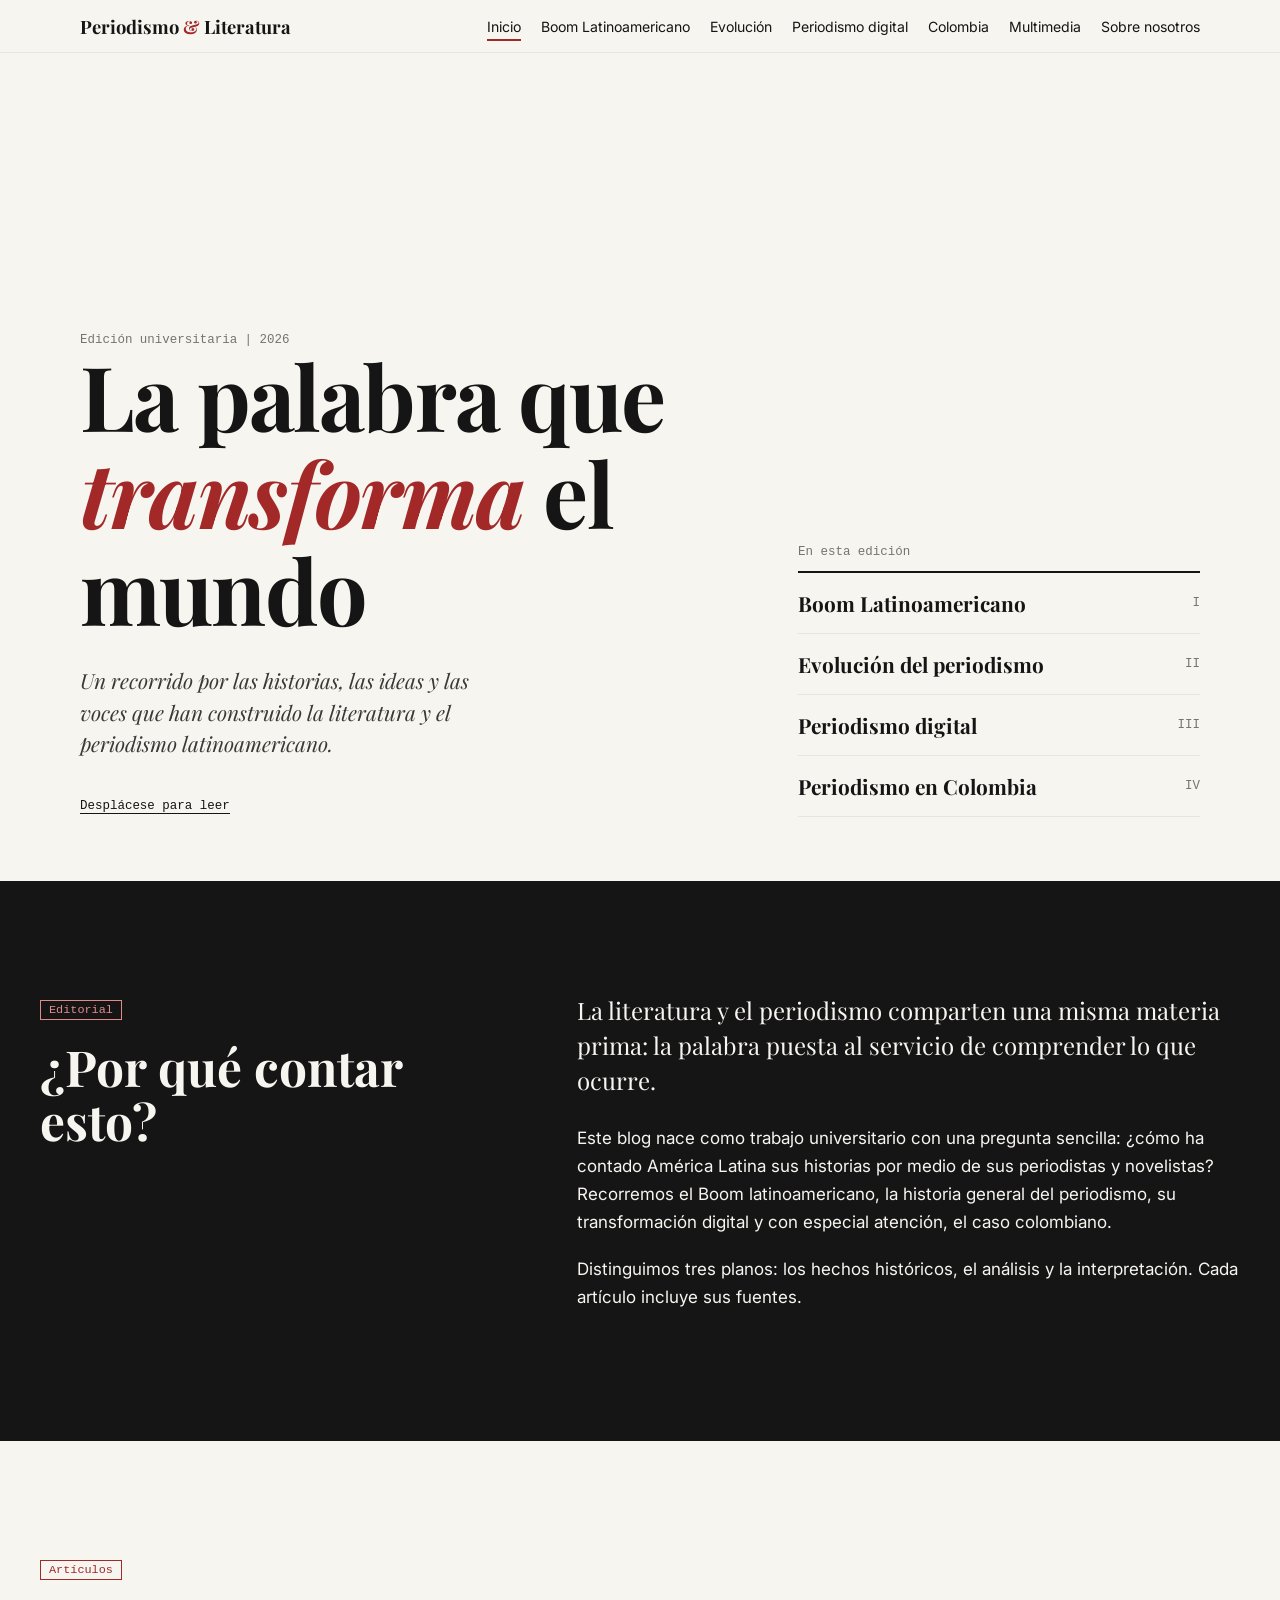
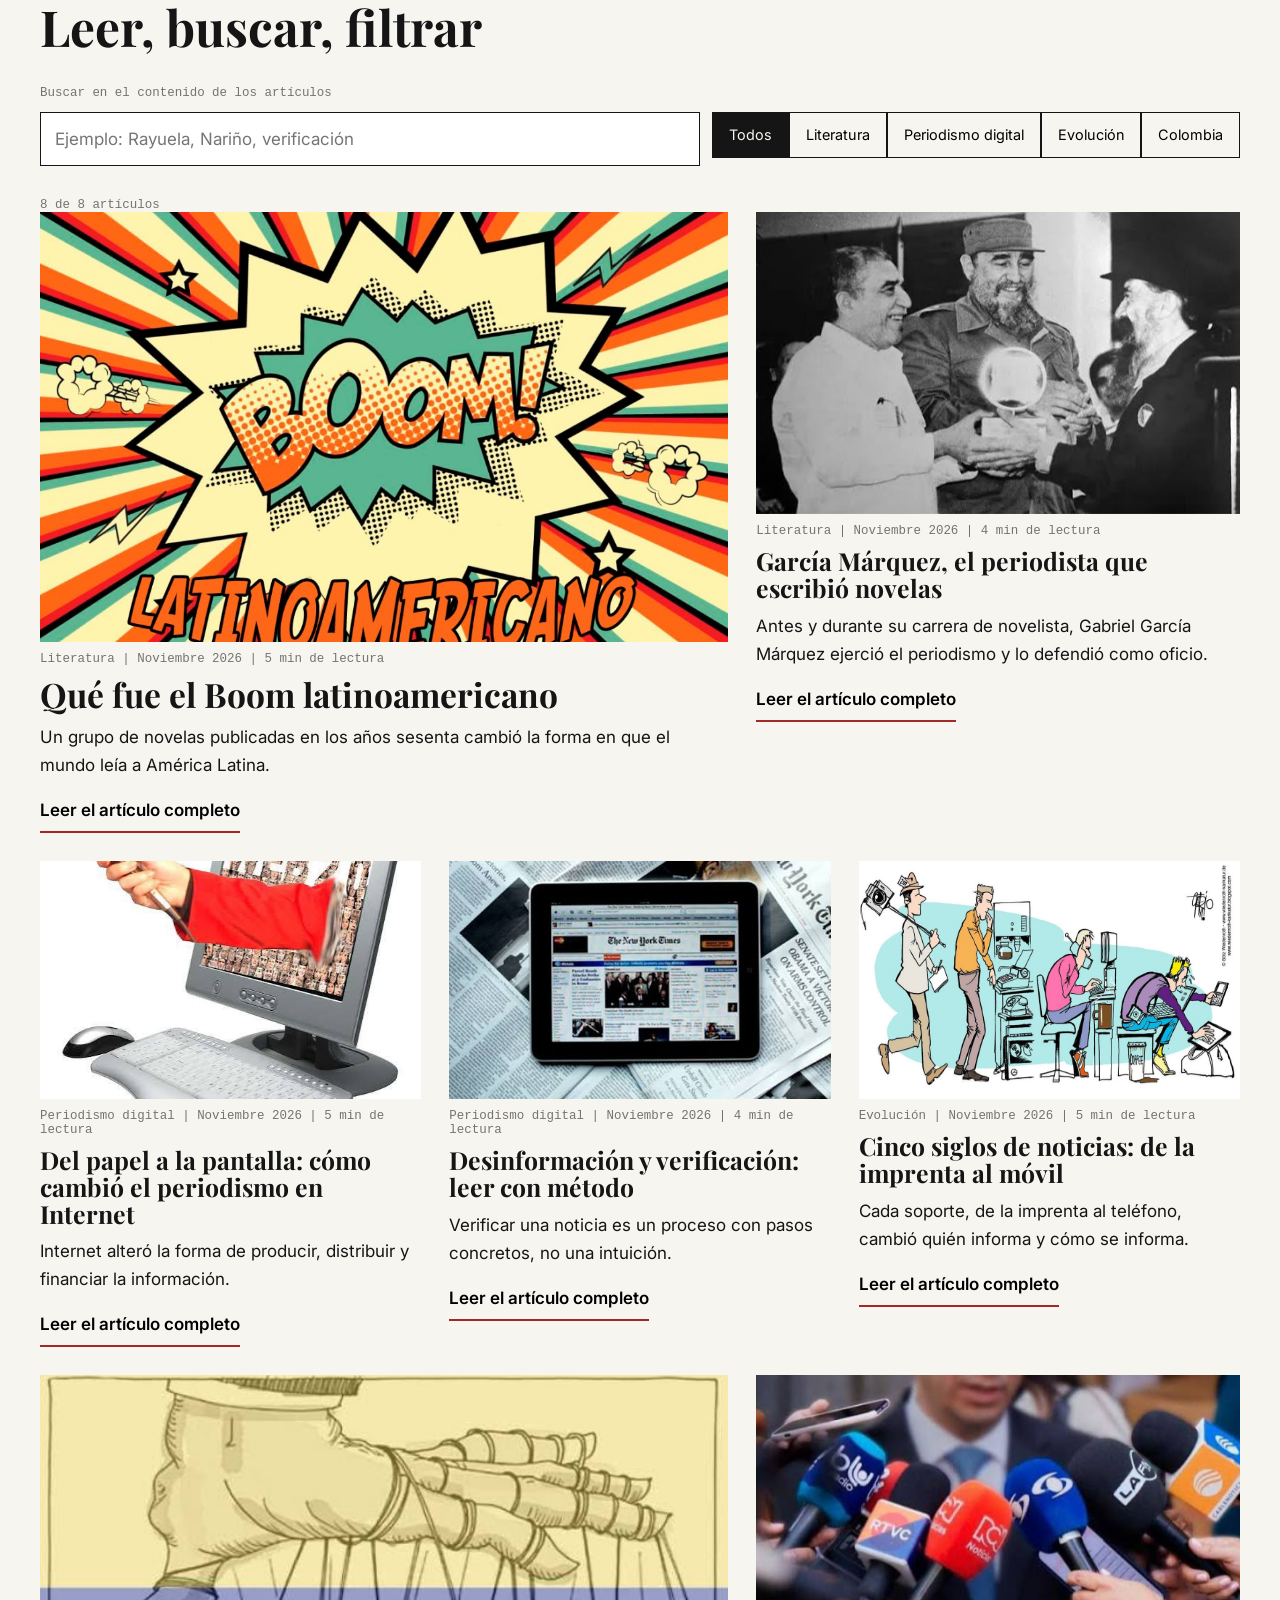
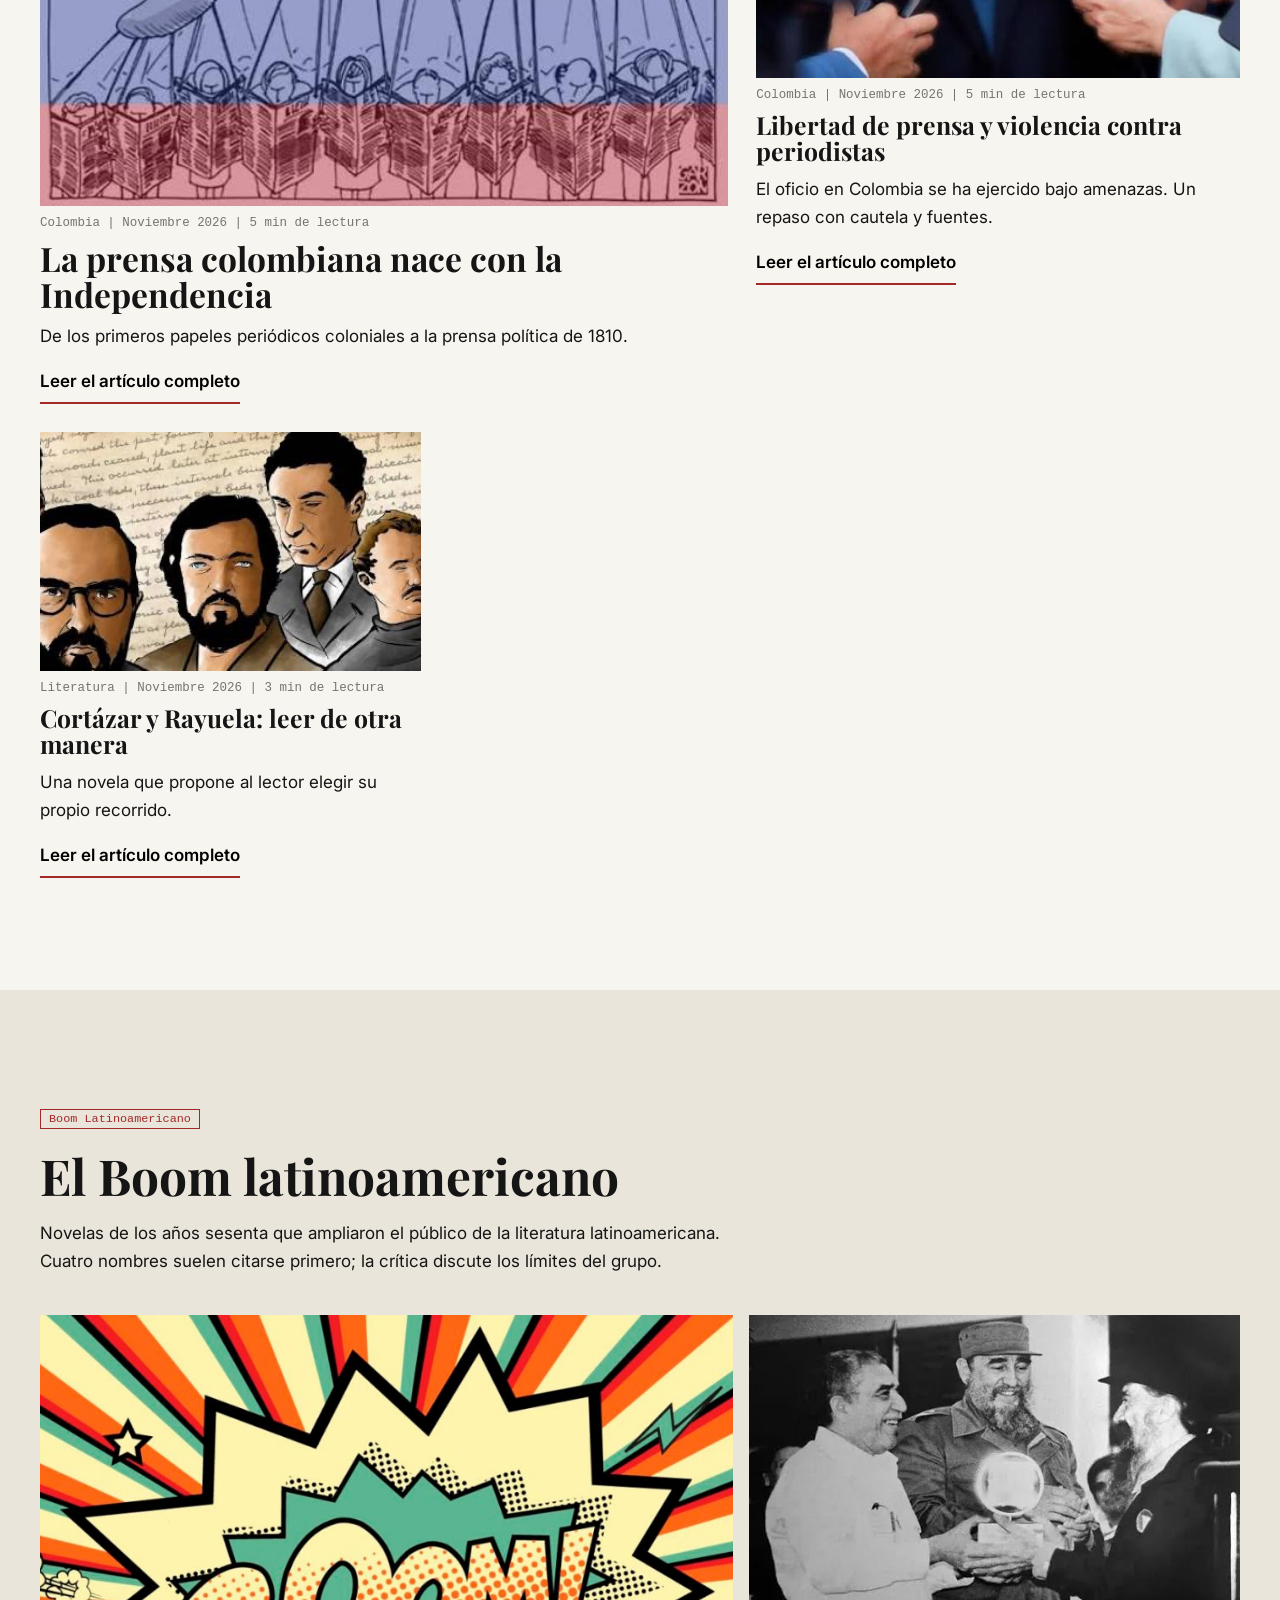
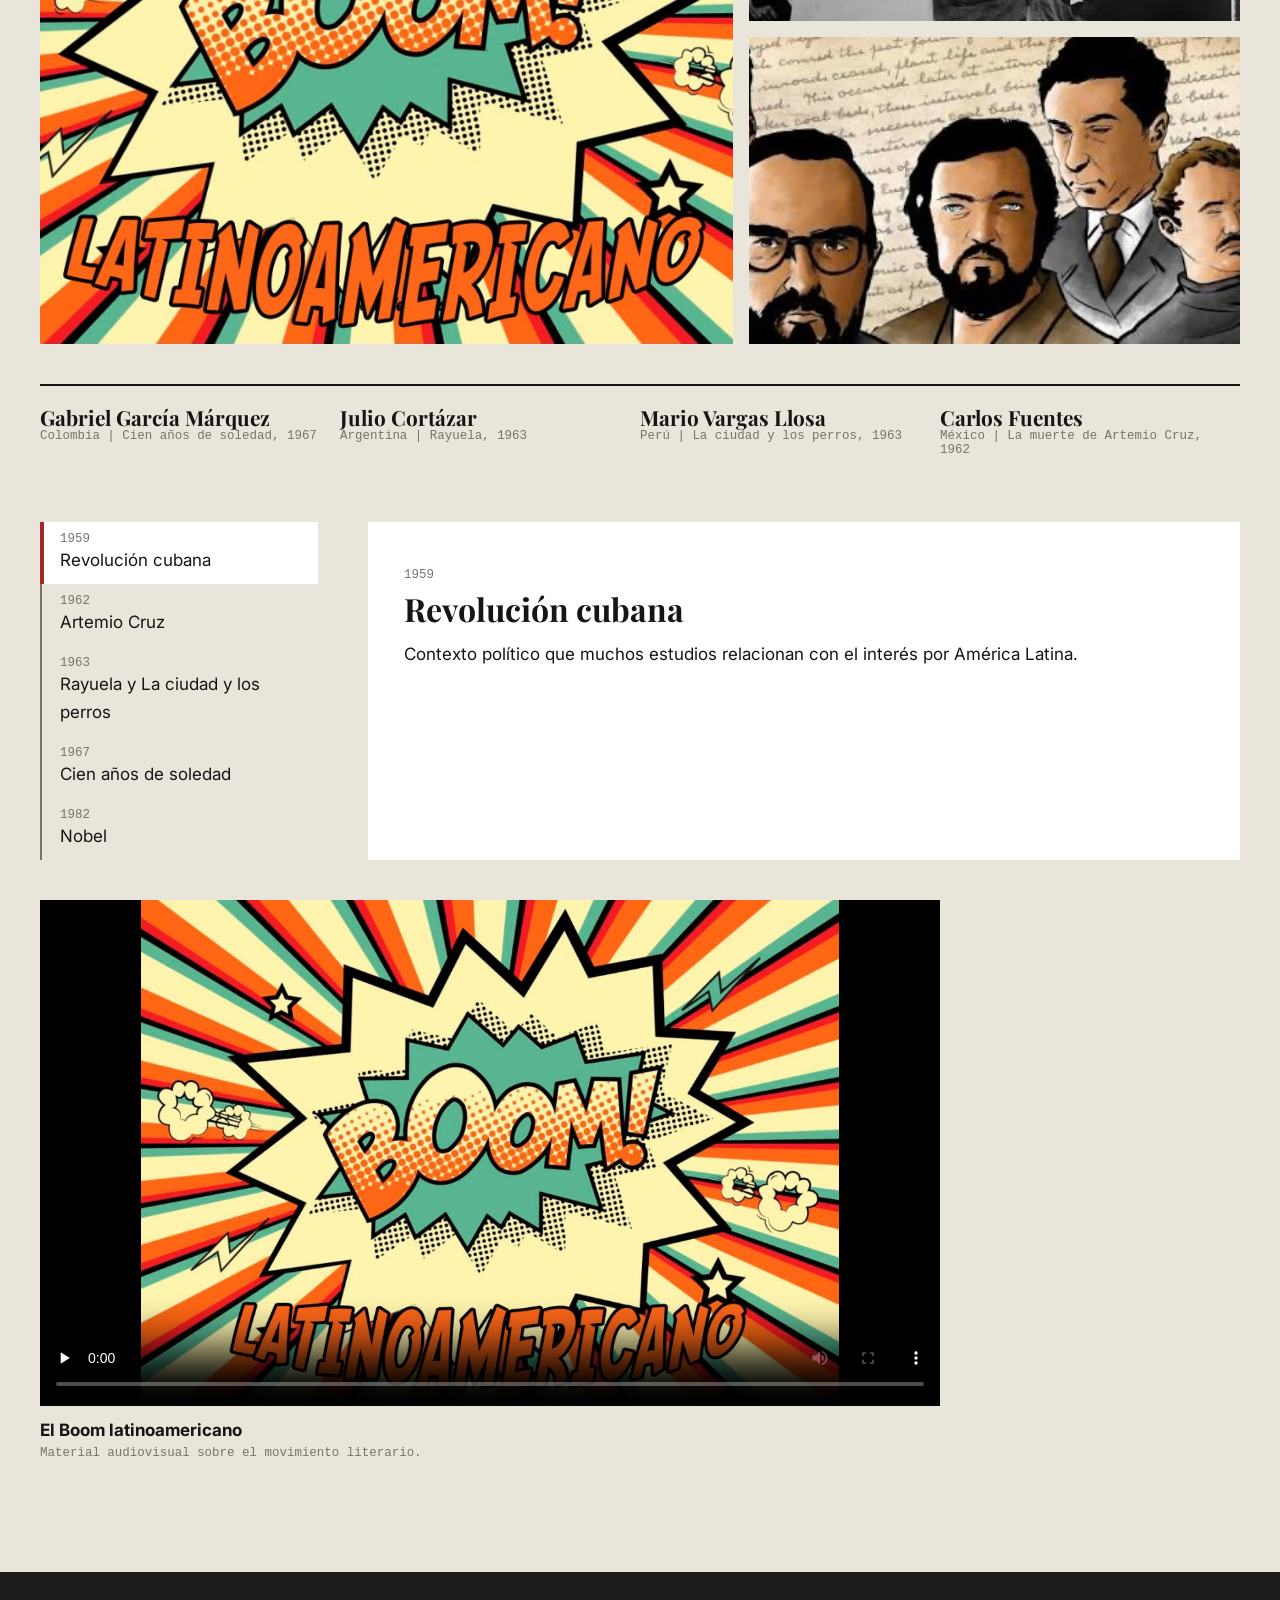
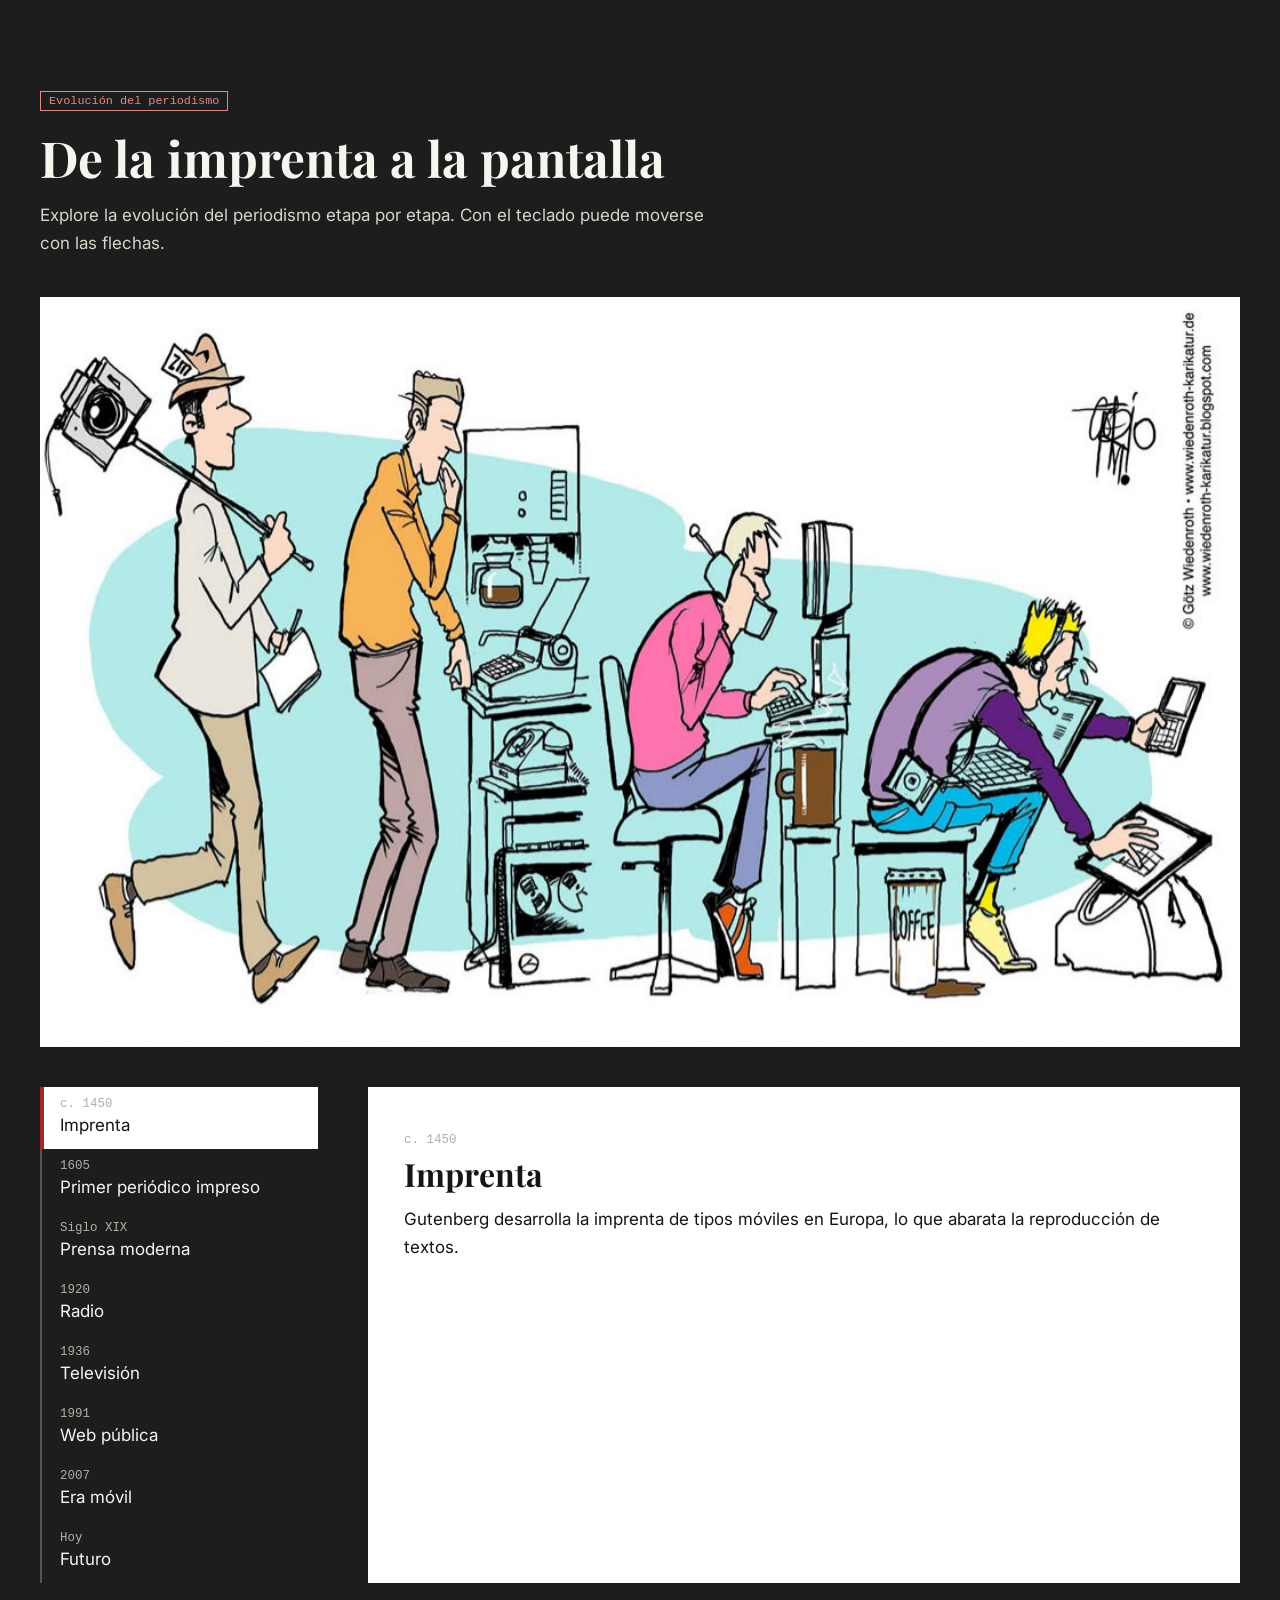
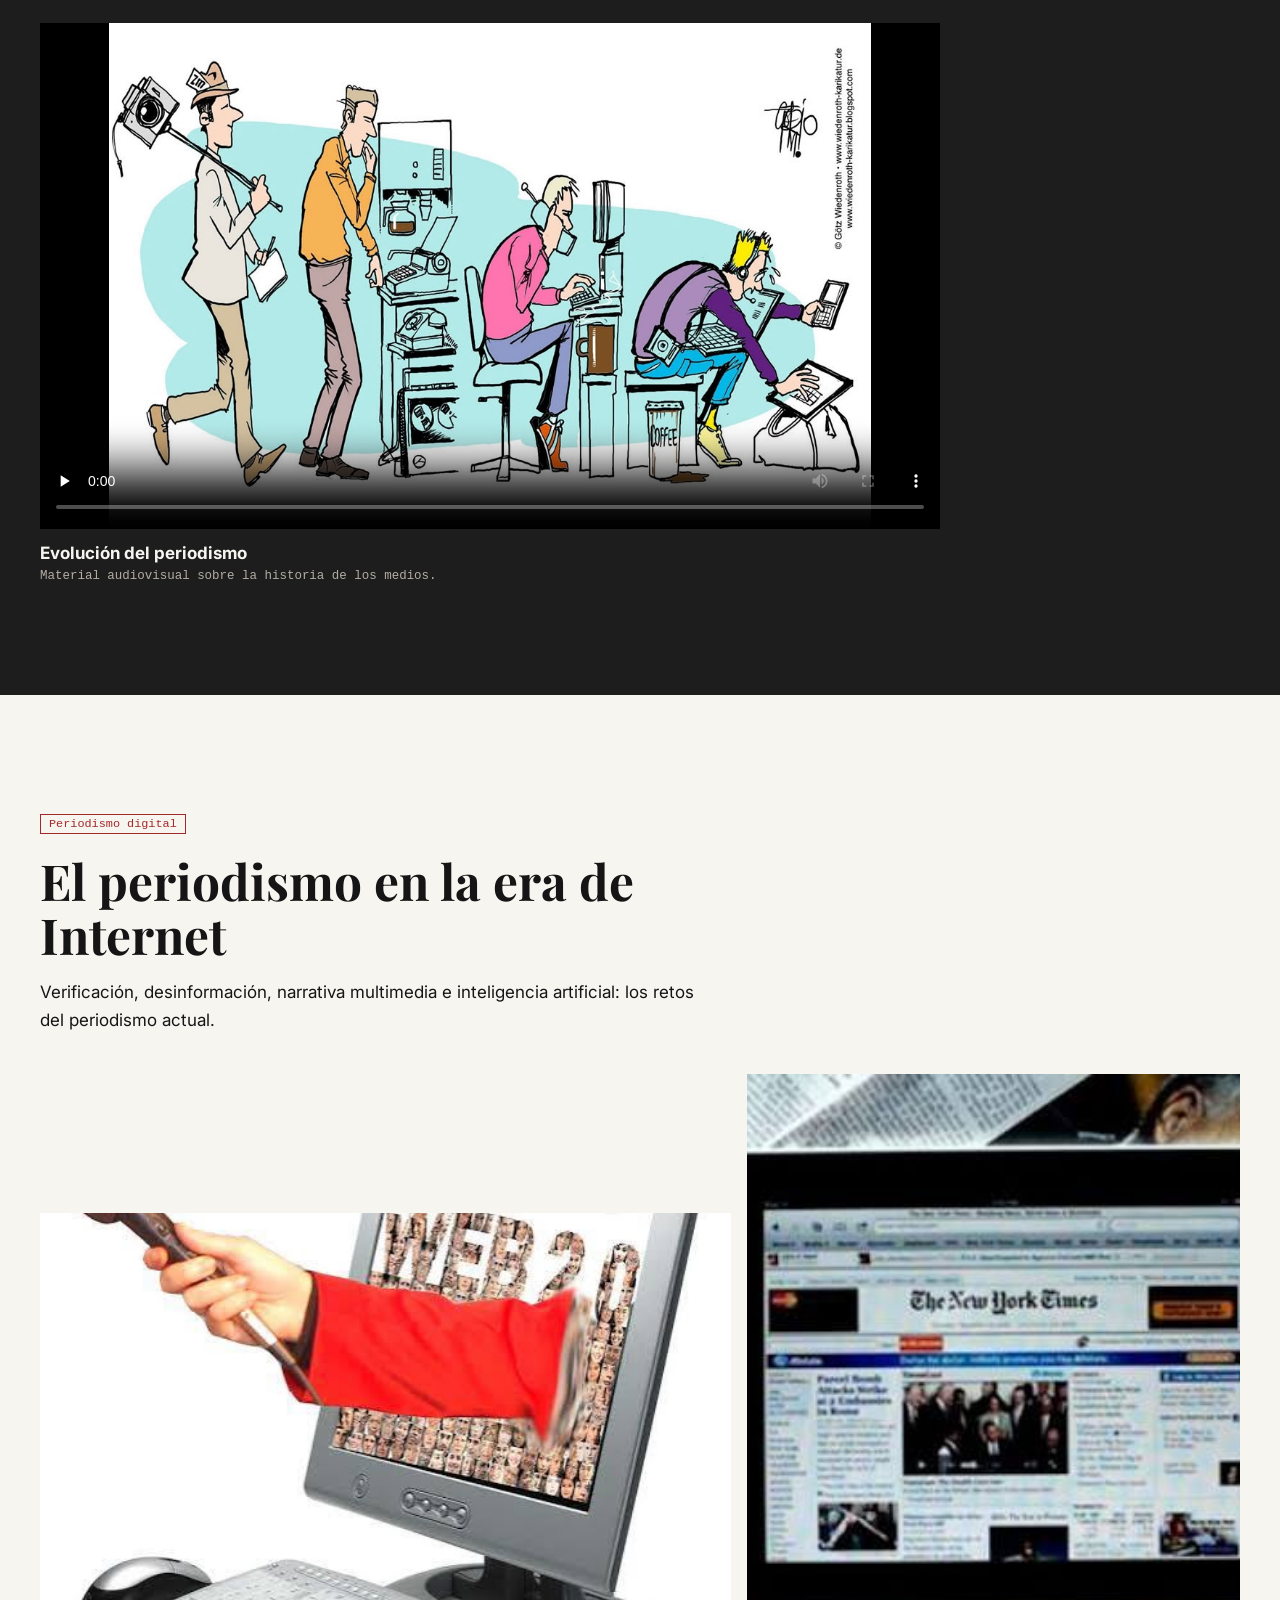
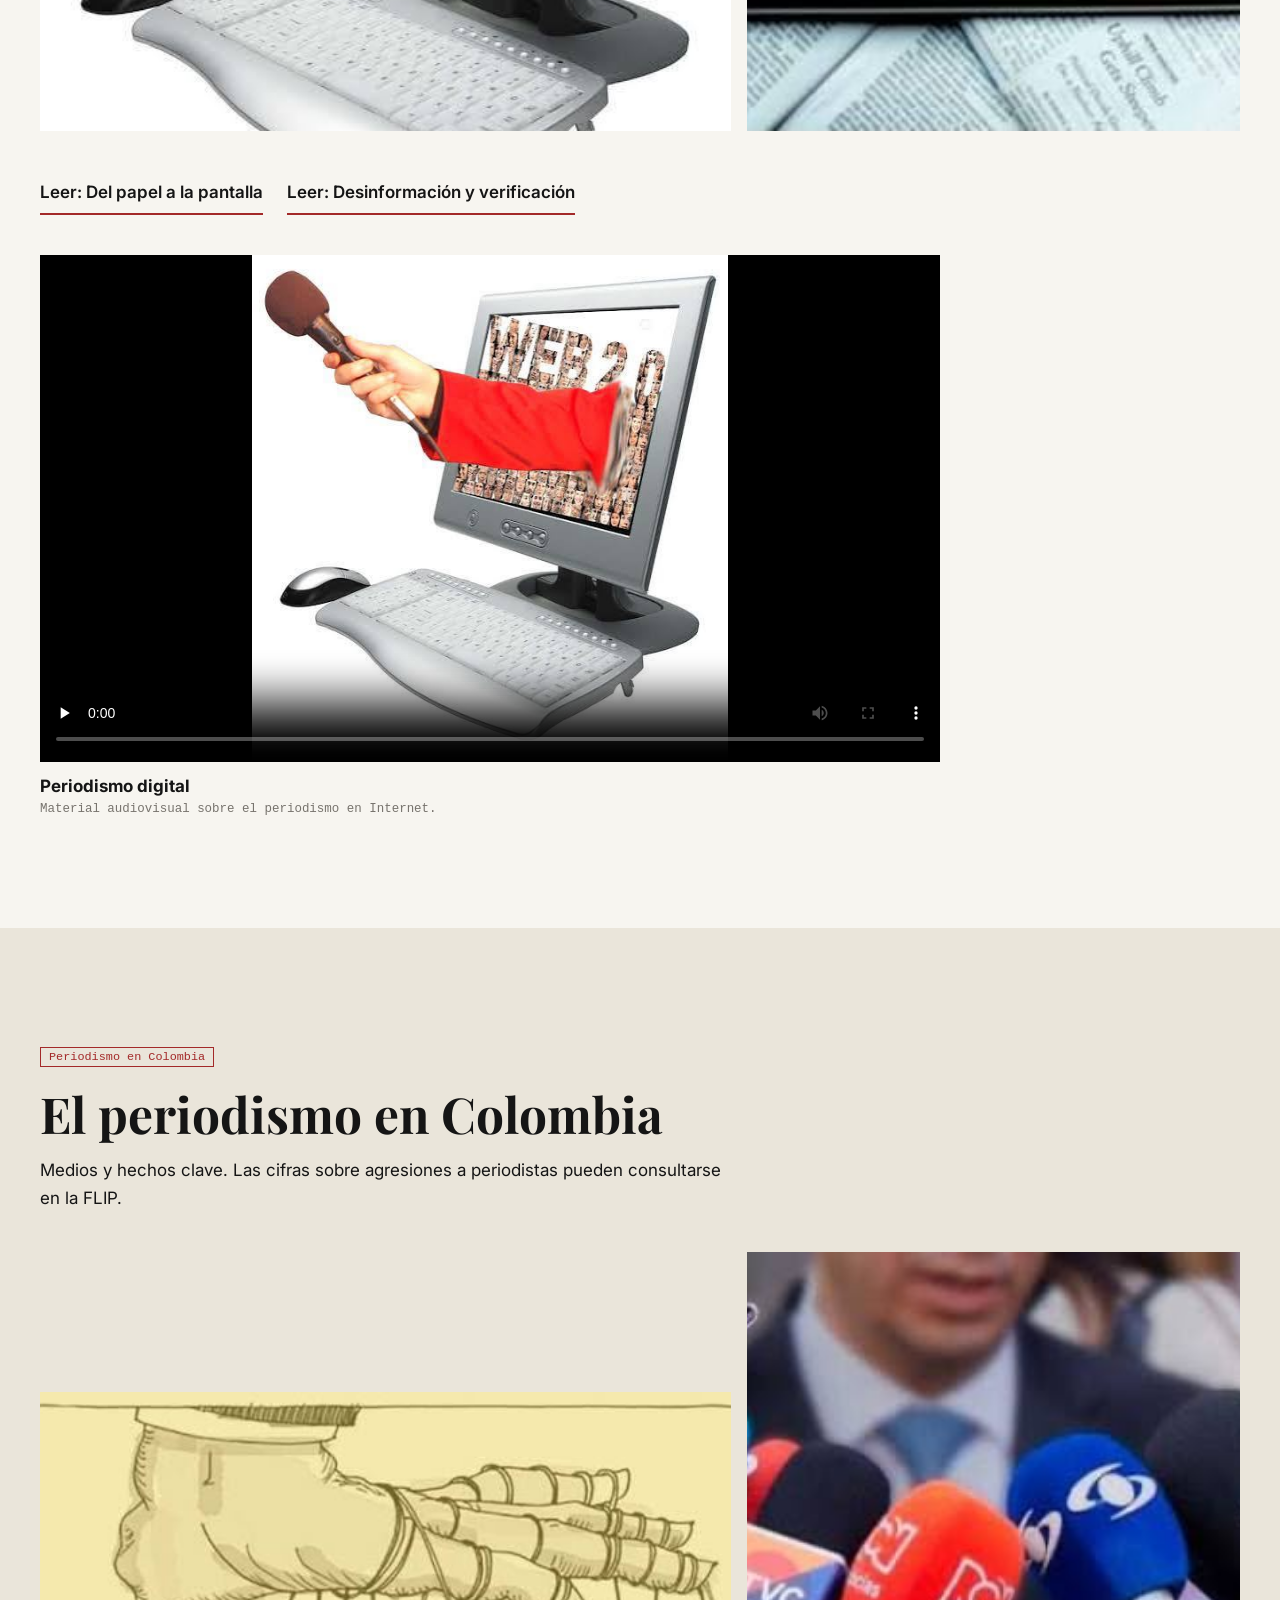
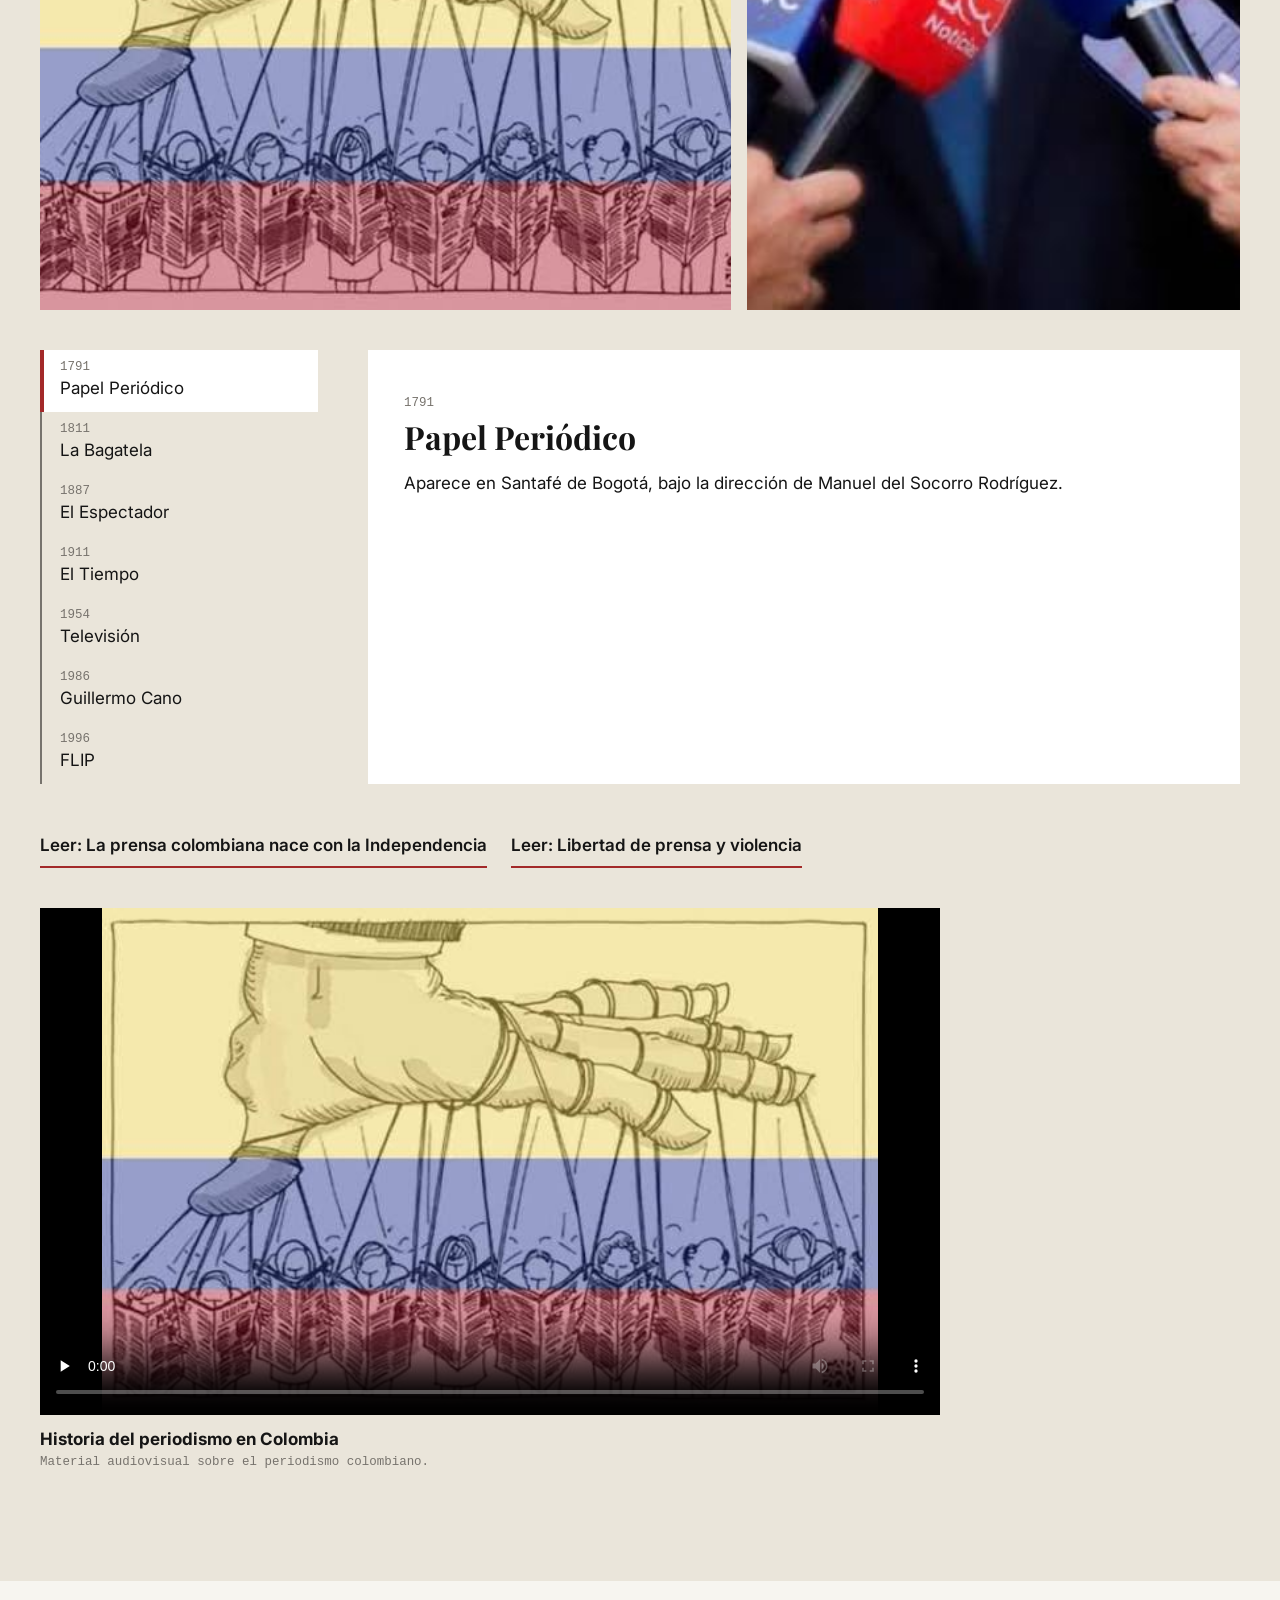
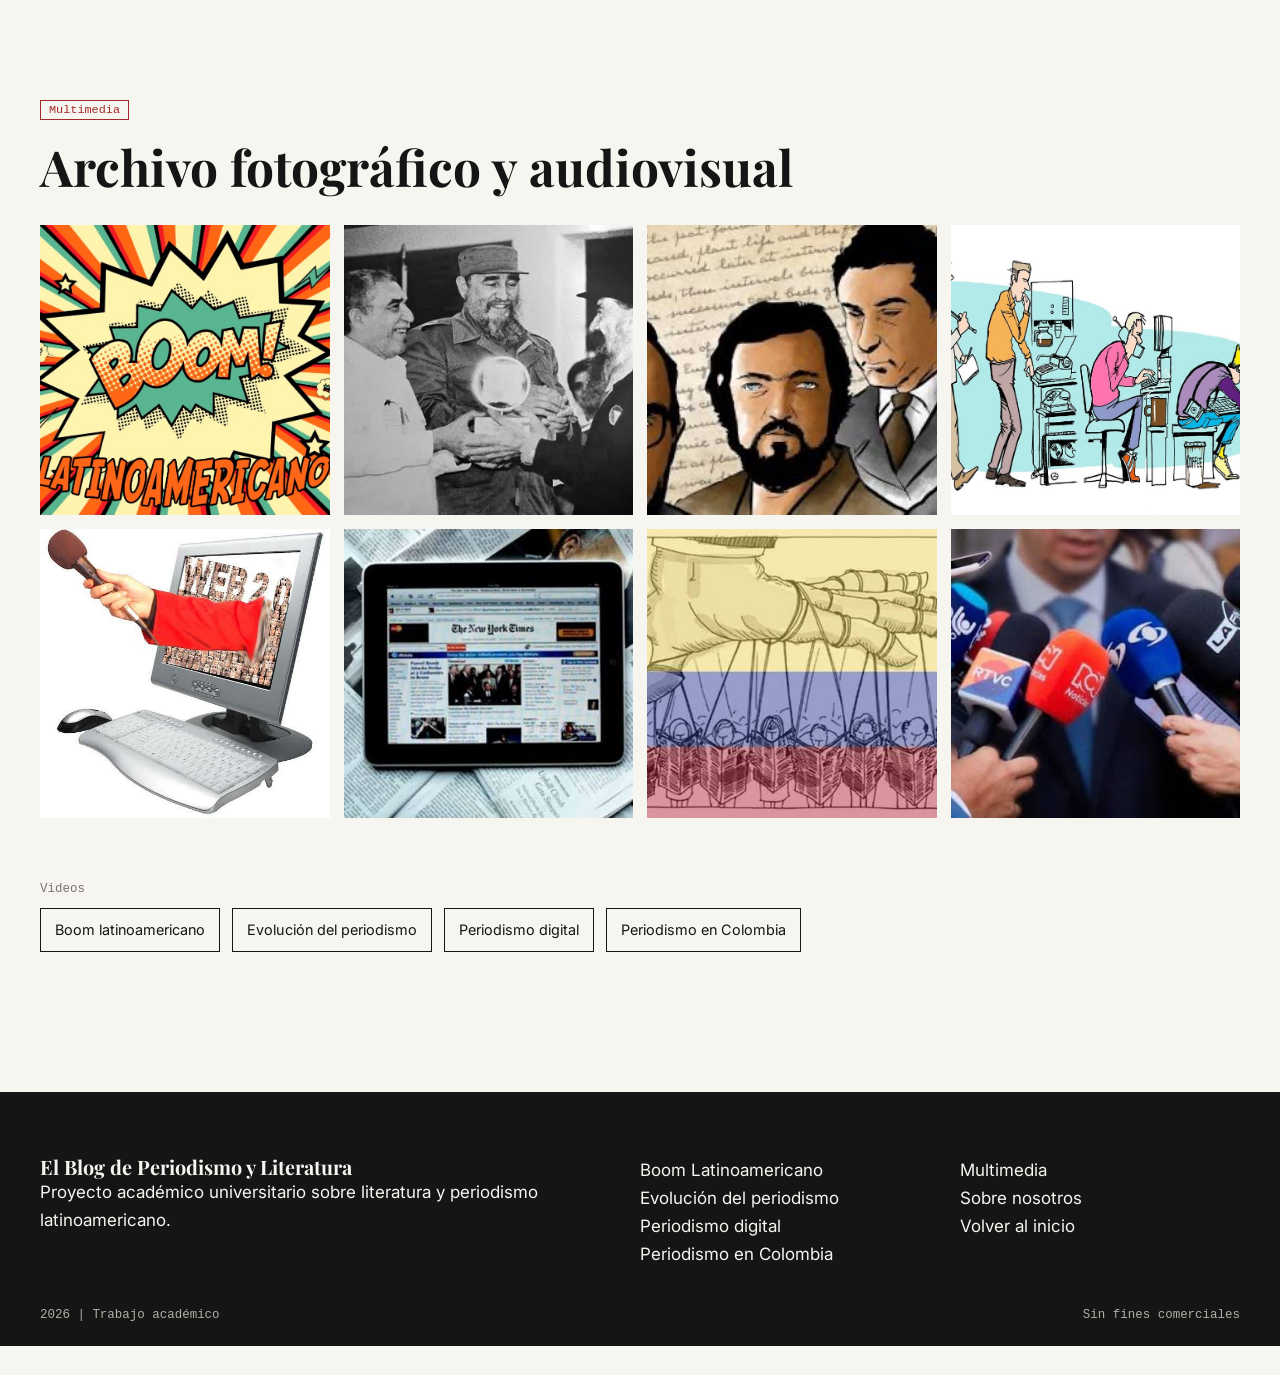
==== commit 3dde82db: "Actualización del proyecto" ====
--- a/index.html
+++ b/index.html
@@ -1,46 +1,245 @@
-<!doctype html><html lang="es"><head><meta charset="utf-8"><meta name="viewport" content="width=device-width,initial-scale=1"><link rel="preconnect" href="https://fonts.googleapis.com"><link rel="preconnect" href="https://fonts.gstatic.com" crossorigin><link href="https://fonts.googleapis.com/css2?family=Inter:wght@400;600&family=Playfair+Display:ital,wght@0,700;1,700&display=swap" rel="stylesheet"><link rel="icon" href="data:image/svg+xml,%3Csvg xmlns=%27http://www.w3.org/2000/svg%27 viewBox=%270 0 32 32%27%3E%3Crect width=%2732%27 height=%2732%27 fill=%27%23151515%27/%3E%3Ctext x=%278%27 y=%2724%27 font-size=%2722%27 fill=%27%23A32929%27 font-family=%27serif%27%3EP%3C/text%3E%3C/svg%3E">
-<title>El Blog de Periodismo y Literatura</title>
-<meta name="description" content="Revista digital universitaria sobre el Boom latinoamericano, el periodismo digital, la evolución del periodismo y el periodismo en Colombia.">
-<meta property="og:title" content="El Blog de Periodismo y Literatura"><meta property="og:description" content="Historias, ideas y voces de la literatura y el periodismo latinoamericano."><meta property="og:type" content="website">
-<link rel="stylesheet" href="css/styles.css"><link rel="stylesheet" href="css/animations.css"></head><body>
-<a class="skip" href="#main">Saltar al contenido</a><div id="progress" aria-hidden="true"></div>
-<header class="top"><div class="bar"><a class="logo" href="#inicio">Periodismo <span>&amp;</span> Literatura</a>
-<button id="burger" aria-expanded="false" aria-controls="menu">Menú</button>
-<nav aria-label="Principal"><ul id="menu"><li><a href="#inicio">Inicio</a></li><li><a href="#boom">Boom Latinoamericano</a></li><li><a href="#evolucion">Evolución</a></li><li><a href="#digital">Periodismo digital</a></li><li><a href="#colombia">Colombia</a></li><li><a href="#multimedia">Multimedia</a></li><li><a href="pages/sobre-nosotros.html">Sobre nosotros</a></li></ul></nav></div></header>
-<main id="main">
-<section id="inicio" style="padding:0"><div class="hero"><div><p class="meta">Edición universitaria | 2026</p>
-<h1><span class="w" style="--i:0">La</span> <span class="w" style="--i:1">palabra</span> <span class="w" style="--i:2">que</span> <em class="w" style="--i:3">transforma</em> <span class="w" style="--i:4">el</span> <span class="w" style="--i:5">mundo</span></h1>
-<p class="sub">Un recorrido por las historias, las ideas y las voces que han construido la literatura y el periodismo latinoamericano.</p><a class="scroll" href="#editorial">Desplácese para leer</a></div>
-<aside aria-label="En esta edición"><p class="meta" style="margin-bottom:12px">En esta edición</p><ul class="toc"><li><a href="#boom">Boom Latinoamericano <span class="meta">I</span></a></li><li><a href="#evolucion">Evolución del periodismo <span class="meta">II</span></a></li><li><a href="#digital">Periodismo digital <span class="meta">III</span></a></li><li><a href="#colombia">Periodismo en Colombia <span class="meta">IV</span></a></li></ul></aside></div></section>
-<section class="editorial" id="editorial"><div class="cols"><div><span class="tag">Editorial</span><h2>Por qué contar esto</h2></div><div class="reveal">
-<p class="lead">La literatura y el periodismo comparten una misma materia prima: la palabra puesta al servicio de comprender lo que ocurre.</p>
-<p>Este blog nace como trabajo universitario con una pregunta sencilla: ¿cómo han contado América Latina sus novelistas y sus periodistas? Recorremos el Boom latinoamericano, la historia general del periodismo, su transformación digital y, con especial atención, el caso colombiano.</p>
-<p>Distinguimos tres planos: los hechos históricos, el análisis y la interpretación. Cada artículo incluye sus fuentes.</p></div></div></section>
-<section id="articulos"><div class="wrap"><span class="tag">Artículos</span><h2>Leer, buscar, filtrar</h2>
-<div class="tools"><label for="search" class="meta" style="width:100%">Buscar en el contenido de los artículos</label><input id="search" type="search" placeholder="Ejemplo: Rayuela, Nariño, verificación"><div id="chips" role="group" aria-label="Filtrar por categoría"></div></div>
-<p class="meta" id="count" aria-live="polite"></p><div class="grid" id="cards"></div><p id="empty">Ningún artículo coincide. Pruebe con otra palabra o cambie la categoría.</p></div></section>
-<section id="boom" class="band"><div class="wrap"><span class="tag">Boom Latinoamericano</span><h2>El Boom latinoamericano</h2>
-<p class="reveal lede">Novelas de los años sesenta que ampliaron el público de la literatura latinoamericana. Cuatro nombres suelen citarse primero; la crítica discute los límites del grupo.</p>
-<div class="mosaic"><figure class="frame "><img src="images/BoomLatinoamericano.jpeg" alt="Imagen sobre el Boom latinoamericano" loading="lazy" decoding="async" onerror="this.remove()"><div class="ph">BoomLatinoamericano.jpeg<br>(pendiente)</div></figure><figure class="frame "><img src="images/BoomLatinoamericano2.jpeg" alt="Segunda imagen sobre el Boom latinoamericano" loading="lazy" decoding="async" onerror="this.remove()"><div class="ph">BoomLatinoamericano2.jpeg<br>(pendiente)</div></figure><figure class="frame "><img src="images/BoomLatinoamericano3.jpeg" alt="Tercera imagen sobre el Boom latinoamericano" loading="lazy" decoding="async" onerror="this.remove()"><div class="ph">BoomLatinoamericano3.jpeg<br>(pendiente)</div></figure></div>
-<div class="authors reveal"><div><h3>Gabriel García Márquez</h3><p class="meta">Colombia | Cien años de soledad, 1967</p></div><div><h3>Julio Cortázar</h3><p class="meta">Argentina | Rayuela, 1963</p></div><div><h3>Mario Vargas Llosa</h3><p class="meta">Perú | La ciudad y los perros, 1963</p></div><div><h3>Carlos Fuentes</h3><p class="meta">México | La muerte de Artemio Cruz, 1962</p></div></div>
-<div class="tl" data-tl="boom"></div><div data-video="boom"></div></div></section>
-<section id="evolucion" class="dark"><div class="wrap"><span class="tag">Evolución del periodismo</span><h2>De la imprenta a la pantalla</h2>
-<p class="lede" style="margin-bottom:var(--s5)">Explore la evolución del periodismo etapa por etapa. Con el teclado puede moverse con las flechas.</p>
-<figure class="frame wide"><img src="images/EvolucionDelPeriodismo.jpeg" alt="Imagen sobre la evolución del periodismo" loading="lazy" decoding="async" onerror="this.remove()"><div class="ph">EvolucionDelPeriodismo.jpeg<br>(pendiente)</div></figure>
-<div class="tl" data-tl="evo"></div><div data-video="evo"></div></div></section>
-<section id="digital"><div class="wrap"><span class="tag">Periodismo digital</span><h2>El periodismo en la era de Internet</h2>
-<p class="lede">Verificación, desinformación, narrativa multimedia e inteligencia artificial: los retos del periodismo actual.</p>
-<div class="duo"><figure class="frame "><img src="images/PeriodismoDigital.jpeg" alt="Imagen sobre el periodismo digital" loading="lazy" decoding="async" onerror="this.remove()"><div class="ph">PeriodismoDigital.jpeg<br>(pendiente)</div></figure><figure class="frame "><img src="images/PeriodismoDigital2.jpeg" alt="Segunda imagen sobre el periodismo digital" loading="lazy" decoding="async" onerror="this.remove()"><div class="ph">PeriodismoDigital2.jpeg<br>(pendiente)</div></figure></div>
-<p class="more"><a href="#articulos" data-open="a3">Leer: Del papel a la pantalla</a><a href="#articulos" data-open="a4">Leer: Desinformación y verificación</a></p><div data-video="dig"></div></div></section>
-<section id="colombia" class="band"><div class="wrap"><span class="tag">Periodismo en Colombia</span><h2>El periodismo en Colombia</h2>
-<p class="lede">Medios y hechos clave. Las cifras sobre agresiones a periodistas pueden consultarse en la FLIP.</p>
-<div class="duo"><figure class="frame "><img src="images/PeriodismoEnColombia.jpeg" alt="Imagen sobre el periodismo en Colombia" loading="lazy" decoding="async" onerror="this.remove()"><div class="ph">PeriodismoEnColombia.jpeg<br>(pendiente)</div></figure><figure class="frame "><img src="images/PeriodismoEnColombia2.jpeg" alt="Segunda imagen sobre el periodismo en Colombia" loading="lazy" decoding="async" onerror="this.remove()"><div class="ph">PeriodismoEnColombia2.jpeg<br>(pendiente)</div></figure></div>
-<div class="tl" data-tl="col"></div><p class="more"><a href="#articulos" data-open="a6">Leer: La prensa colombiana nace con la Independencia</a><a href="#articulos" data-open="a7">Leer: Libertad de prensa y violencia</a></p><div data-video="col"></div></div></section>
-<section id="multimedia"><div class="wrap"><span class="tag">Multimedia</span><h2>Archivo fotográfico y audiovisual</h2>
-<div class="gallery" id="gallery"></div><p class="meta" style="margin-bottom:12px">Videos</p><div class="vlinks"><a href="#boom">Boom latinoamericano</a><a href="#evolucion">Evolución del periodismo</a><a href="#digital">Periodismo digital</a><a href="#colombia">Periodismo en Colombia</a></div></div></section>
-</main>
-<dialog id="reader" aria-label="Artículo"><div class="dlg"></div></dialog><dialog id="lightbox" aria-label="Imagen ampliada"><div class="dlg"></div></dialog>
-<footer><div class="wrap"><div><h3>El Blog de Periodismo y Literatura</h3><p>Proyecto académico universitario sobre literatura y periodismo latinoamericano.</p></div>
-<nav aria-label="Pie"><ul><li><a href="#boom">Boom Latinoamericano</a></li><li><a href="#evolucion">Evolución del periodismo</a></li><li><a href="#digital">Periodismo digital</a></li><li><a href="#colombia">Periodismo en Colombia</a></li></ul></nav>
-<ul><li><a href="#multimedia">Multimedia</a></li><li><a href="pages/sobre-nosotros.html">Sobre nosotros</a></li><li><a href="#inicio">Volver al inicio</a></li></ul></div><div class="end"><span>2026 | Trabajo académico</span><span>Sin fines comerciales</span></div></footer>
-<button id="up" aria-label="Volver arriba">&uarr;</button><script src="js/articles.js"></script><script src="js/main.js"></script></body></html>
+<!doctype html>
+<html lang="es">
+
+<head>
+    <meta charset="utf-8">
+    <meta name="viewport" content="width=device-width,initial-scale=1">
+    <link rel="preconnect" href="https://fonts.googleapis.com">
+    <link rel="preconnect" href="https://fonts.gstatic.com" crossorigin>
+    <link
+        href="https://fonts.googleapis.com/css2?family=Inter:wght@400;600&family=Playfair+Display:ital,wght@0,700;1,700&display=swap"
+        rel="stylesheet">
+    <link rel="icon"
+        href="data:image/svg+xml,%3Csvg xmlns=%27http://www.w3.org/2000/svg%27 viewBox=%270 0 32 32%27%3E%3Crect width=%2732%27 height=%2732%27 fill=%27%23151515%27/%3E%3Ctext x=%278%27 y=%2724%27 font-size=%2722%27 fill=%27%23A32929%27 font-family=%27serif%27%3EP%3C/text%3E%3C/svg%3E">
+    <title>El Blog de Periodismo y Literatura</title>
+    <meta name="description"
+        content="Revista digital universitaria sobre el Boom latinoamericano, el periodismo digital, la evolución del periodismo y el periodismo en Colombia.">
+    <meta property="og:title" content="El Blog de Periodismo y Literatura">
+    <meta property="og:description"
+        content="Historias, ideas y voces de la literatura y el periodismo latinoamericano.">
+    <meta property="og:type" content="website">
+    <link rel="stylesheet" href="css/styles.css">
+    <link rel="stylesheet" href="css/animations.css">
+</head>
+
+<body>
+    <a class="skip" href="#main">Saltar al contenido</a>
+    <div id="progress" aria-hidden="true"></div>
+    <header class="top">
+        <div class="bar"><a class="logo" href="#inicio">Periodismo <span>&amp;</span> Literatura</a>
+            <button id="burger" aria-expanded="false" aria-controls="menu">Menú</button>
+            <nav aria-label="Principal">
+                <ul id="menu">
+                    <li><a href="#inicio">Inicio</a></li>
+                    <li><a href="#boom">Boom Latinoamericano</a></li>
+                    <li><a href="#evolucion">Evolución</a></li>
+                    <li><a href="#digital">Periodismo digital</a></li>
+                    <li><a href="#colombia">Colombia</a></li>
+                    <li><a href="#multimedia">Multimedia</a></li>
+                    <li><a href="pages/sobre-nosotros.html">Sobre nosotros</a></li>
+                </ul>
+            </nav>
+        </div>
+    </header>
+    <main id="main">
+        <section id="inicio" style="padding:0">
+            <div class="hero">
+                <div>
+                    <p class="meta">Edición universitaria | 2026</p>
+                    <h1><span class="w" style="--i:0">La</span> <span class="w" style="--i:1">palabra</span> <span
+                            class="w" style="--i:2">que</span> <em class="w" style="--i:3">transforma</em> <span
+                            class="w" style="--i:4">el</span> <span class="w" style="--i:5">mundo</span></h1>
+                    <p class="sub">Un recorrido por las historias, las ideas y las voces que han construido la
+                        literatura y el periodismo latinoamericano.</p><a class="scroll" href="#editorial">Desplácese
+                        para leer</a>
+                </div>
+                <aside aria-label="En esta edición">
+                    <p class="meta" style="margin-bottom:12px">En esta edición</p>
+                    <ul class="toc">
+                        <li><a href="#boom">Boom Latinoamericano <span class="meta">I</span></a></li>
+                        <li><a href="#evolucion">Evolución del periodismo <span class="meta">II</span></a></li>
+                        <li><a href="#digital">Periodismo digital <span class="meta">III</span></a></li>
+                        <li><a href="#colombia">Periodismo en Colombia <span class="meta">IV</span></a></li>
+                    </ul>
+                </aside>
+            </div>
+        </section>
+        <section class="editorial" id="editorial">
+            <div class="cols">
+                <div><span class="tag">Editorial</span>
+                    <h2>¿Por qué contar esto?</h2>
+                </div>
+                <div class="reveal">
+                    <p class="lead">La literatura y el periodismo comparten una misma materia prima: la palabra puesta
+                        al servicio de comprender lo que ocurre.</p>
+                    <p>Este blog nace como trabajo universitario con una pregunta sencilla: ¿cómo ha contado América
+                        Latina sus historias por medio de sus periodistas y novelistas? Recorremos el Boom latinoamericano, la historia general
+                        del periodismo, su transformación digital y con especial atención, el caso colombiano.</p>
+                    <p>Distinguimos tres planos: los hechos históricos, el análisis y la interpretación. Cada artículo
+                        incluye sus fuentes.</p>
+                </div>
+            </div>
+        </section>
+        <section id="articulos">
+            <div class="wrap"><span class="tag">Artículos</span>
+                <h2>Leer, buscar, filtrar</h2>
+                <div class="tools"><label for="search" class="meta" style="width:100%">Buscar en el contenido de los
+                        artículos</label><input id="search" type="search"
+                        placeholder="Ejemplo: Rayuela, Nariño, verificación">
+                    <div id="chips" role="group" aria-label="Filtrar por categoría"></div>
+                </div>
+                <p class="meta" id="count" aria-live="polite"></p>
+                <div class="grid" id="cards"></div>
+                <p id="empty">Ningún artículo coincide. Pruebe con otra palabra o cambie la categoría.</p>
+            </div>
+        </section>
+        <section id="boom" class="band">
+            <div class="wrap"><span class="tag">Boom Latinoamericano</span>
+                <h2>El Boom latinoamericano</h2>
+                <p class="reveal lede">Novelas de los años sesenta que ampliaron el público de la literatura
+                    latinoamericana. Cuatro nombres suelen citarse primero; la crítica discute los límites del grupo.
+                </p>
+                <div class="mosaic">
+                    <figure class="frame "><img src="images/BoomLatinoamericano.jpeg"
+                            alt="Imagen sobre el Boom latinoamericano" loading="lazy" decoding="async"
+                            onerror="this.remove()">
+                        <div class="ph">BoomLatinoamericano.jpeg<br>(pendiente)</div>
+                    </figure>
+                    <figure class="frame "><img src="images/BoomLatinoamericano2.jpeg"
+                            alt="Segunda imagen sobre el Boom latinoamericano" loading="lazy" decoding="async"
+                            onerror="this.remove()">
+                        <div class="ph">BoomLatinoamericano2.jpeg<br>(pendiente)</div>
+                    </figure>
+                    <figure class="frame "><img src="images/BoomLatinoamericano3.jpeg"
+                            alt="Tercera imagen sobre el Boom latinoamericano" loading="lazy" decoding="async"
+                            onerror="this.remove()">
+                        <div class="ph">BoomLatinoamericano3.jpeg<br>(pendiente)</div>
+                    </figure>
+                </div>
+                <div class="authors reveal">
+                    <div>
+                        <h3>Gabriel García Márquez</h3>
+                        <p class="meta">Colombia | Cien años de soledad, 1967</p>
+                    </div>
+                    <div>
+                        <h3>Julio Cortázar</h3>
+                        <p class="meta">Argentina | Rayuela, 1963</p>
+                    </div>
+                    <div>
+                        <h3>Mario Vargas Llosa</h3>
+                        <p class="meta">Perú | La ciudad y los perros, 1963</p>
+                    </div>
+                    <div>
+                        <h3>Carlos Fuentes</h3>
+                        <p class="meta">México | La muerte de Artemio Cruz, 1962</p>
+                    </div>
+                </div>
+                <div class="tl" data-tl="boom"></div>
+                <div data-video="boom"></div>
+            </div>
+        </section>
+        <section id="evolucion" class="dark">
+            <div class="wrap"><span class="tag">Evolución del periodismo</span>
+                <h2>De la imprenta a la pantalla</h2>
+                <p class="lede" style="margin-bottom:var(--s5)">Explore la evolución del periodismo etapa por etapa. Con
+                    el teclado puede moverse con las flechas.</p>
+                <figure class="frame wide"><img src="images/EvolucionDelPeriodismo.jpeg"
+                        alt="Imagen sobre la evolución del periodismo" loading="lazy" decoding="async"
+                        onerror="this.remove()">
+                    <div class="ph">EvolucionDelPeriodismo.jpeg<br>(pendiente)</div>
+                </figure>
+                <div class="tl" data-tl="evo"></div>
+                <div data-video="evo"></div>
+            </div>
+        </section>
+        <section id="digital">
+            <div class="wrap"><span class="tag">Periodismo digital</span>
+                <h2>El periodismo en la era de Internet</h2>
+                <p class="lede">Verificación, desinformación, narrativa multimedia e inteligencia artificial: los retos
+                    del periodismo actual.</p>
+                <div class="duo">
+                    <figure class="frame "><img src="images/PeriodismoDigital.jpeg"
+                            alt="Imagen sobre el periodismo digital" loading="lazy" decoding="async"
+                            onerror="this.remove()">
+                        <div class="ph">PeriodismoDigital.jpeg<br>(pendiente)</div>
+                    </figure>
+                    <figure class="frame "><img src="images/PeriodismoDigital2.jpeg"
+                            alt="Segunda imagen sobre el periodismo digital" loading="lazy" decoding="async"
+                            onerror="this.remove()">
+                        <div class="ph">PeriodismoDigital2.jpeg<br>(pendiente)</div>
+                    </figure>
+                </div>
+                <p class="more"><a href="#articulos" data-open="a3">Leer: Del papel a la pantalla</a><a
+                        href="#articulos" data-open="a4">Leer: Desinformación y verificación</a></p>
+                <div data-video="dig"></div>
+            </div>
+        </section>
+        <section id="colombia" class="band">
+            <div class="wrap"><span class="tag">Periodismo en Colombia</span>
+                <h2>El periodismo en Colombia</h2>
+                <p class="lede">Medios y hechos clave. Las cifras sobre agresiones a periodistas pueden consultarse en
+                    la FLIP.</p>
+                <div class="duo">
+                    <figure class="frame "><img src="images/PeriodismoEnColombia.jpeg"
+                            alt="Imagen sobre el periodismo en Colombia" loading="lazy" decoding="async"
+                            onerror="this.remove()">
+                        <div class="ph">PeriodismoEnColombia.jpeg<br>(pendiente)</div>
+                    </figure>
+                    <figure class="frame "><img src="images/PeriodismoEnColombia2.jpeg"
+                            alt="Segunda imagen sobre el periodismo en Colombia" loading="lazy" decoding="async"
+                            onerror="this.remove()">
+                        <div class="ph">PeriodismoEnColombia2.jpeg<br>(pendiente)</div>
+                    </figure>
+                </div>
+                <div class="tl" data-tl="col"></div>
+                <p class="more"><a href="#articulos" data-open="a6">Leer: La prensa colombiana nace con la
+                        Independencia</a><a href="#articulos" data-open="a7">Leer: Libertad de prensa y violencia</a>
+                </p>
+                <div data-video="col"></div>
+            </div>
+        </section>
+        <section id="multimedia">
+            <div class="wrap"><span class="tag">Multimedia</span>
+                <h2>Archivo fotográfico y audiovisual</h2>
+                <div class="gallery" id="gallery"></div>
+                <p class="meta" style="margin-bottom:12px">Videos</p>
+                <div class="vlinks"><a href="#boom">Boom latinoamericano</a><a href="#evolucion">Evolución del
+                        periodismo</a><a href="#digital">Periodismo digital</a><a href="#colombia">Periodismo en
+                        Colombia</a></div>
+            </div>
+        </section>
+    </main>
+    <dialog id="reader" aria-label="Artículo">
+        <div class="dlg"></div>
+    </dialog>
+    <dialog id="lightbox" aria-label="Imagen ampliada">
+        <div class="dlg"></div>
+    </dialog>
+    <footer>
+        <div class="wrap">
+            <div>
+                <h3>El Blog de Periodismo y Literatura</h3>
+                <p>Proyecto académico universitario sobre literatura y periodismo latinoamericano.</p>
+            </div>
+            <nav aria-label="Pie">
+                <ul>
+                    <li><a href="#boom">Boom Latinoamericano</a></li>
+                    <li><a href="#evolucion">Evolución del periodismo</a></li>
+                    <li><a href="#digital">Periodismo digital</a></li>
+                    <li><a href="#colombia">Periodismo en Colombia</a></li>
+                </ul>
+            </nav>
+            <ul>
+                <li><a href="#multimedia">Multimedia</a></li>
+                <li><a href="pages/sobre-nosotros.html">Sobre nosotros</a></li>
+                <li><a href="#inicio">Volver al inicio</a></li>
+            </ul>
+        </div>
+        <div class="end"><span>2026 | Trabajo académico</span><span>Sin fines comerciales</span></div>
+    </footer>
+    <button id="up" aria-label="Volver arriba">&uarr;</button>
+    <script src="js/articles.js"></script>
+    <script src="js/main.js"></script>
+</body>
+
+</html>
